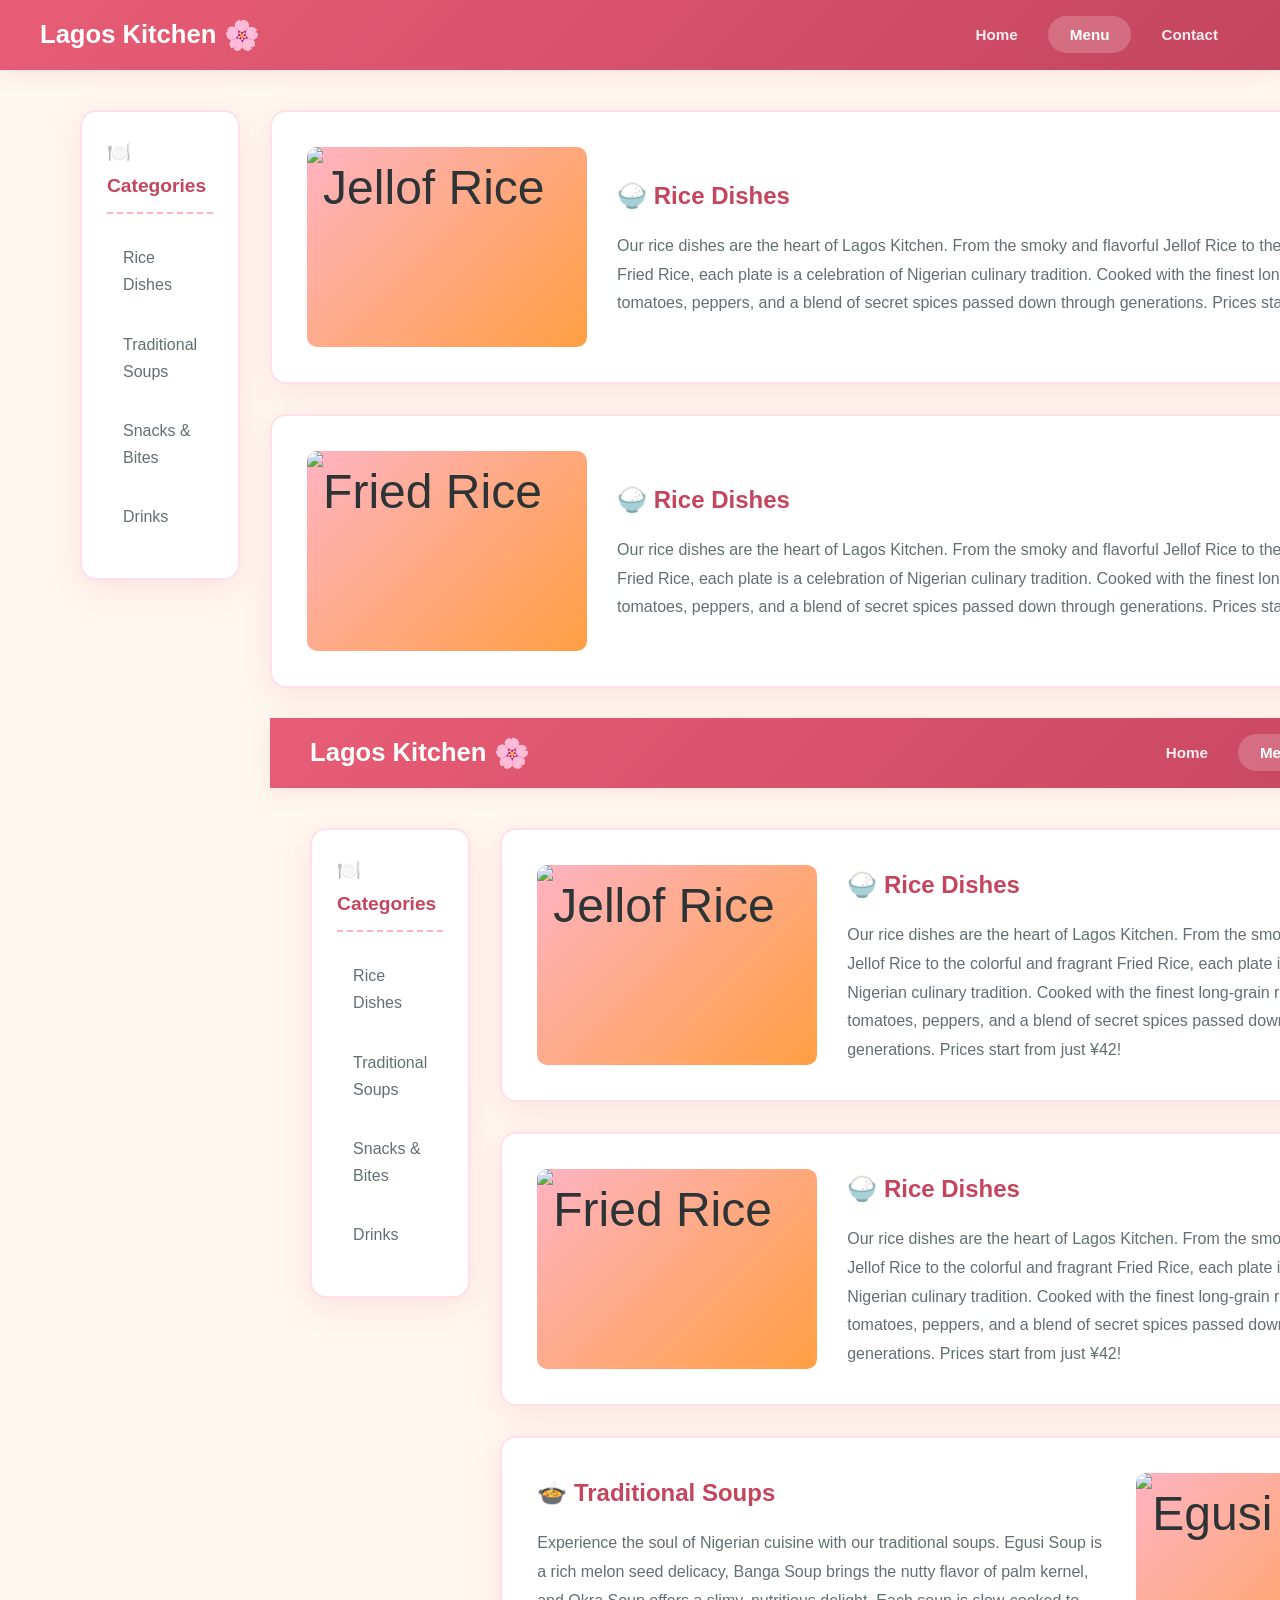
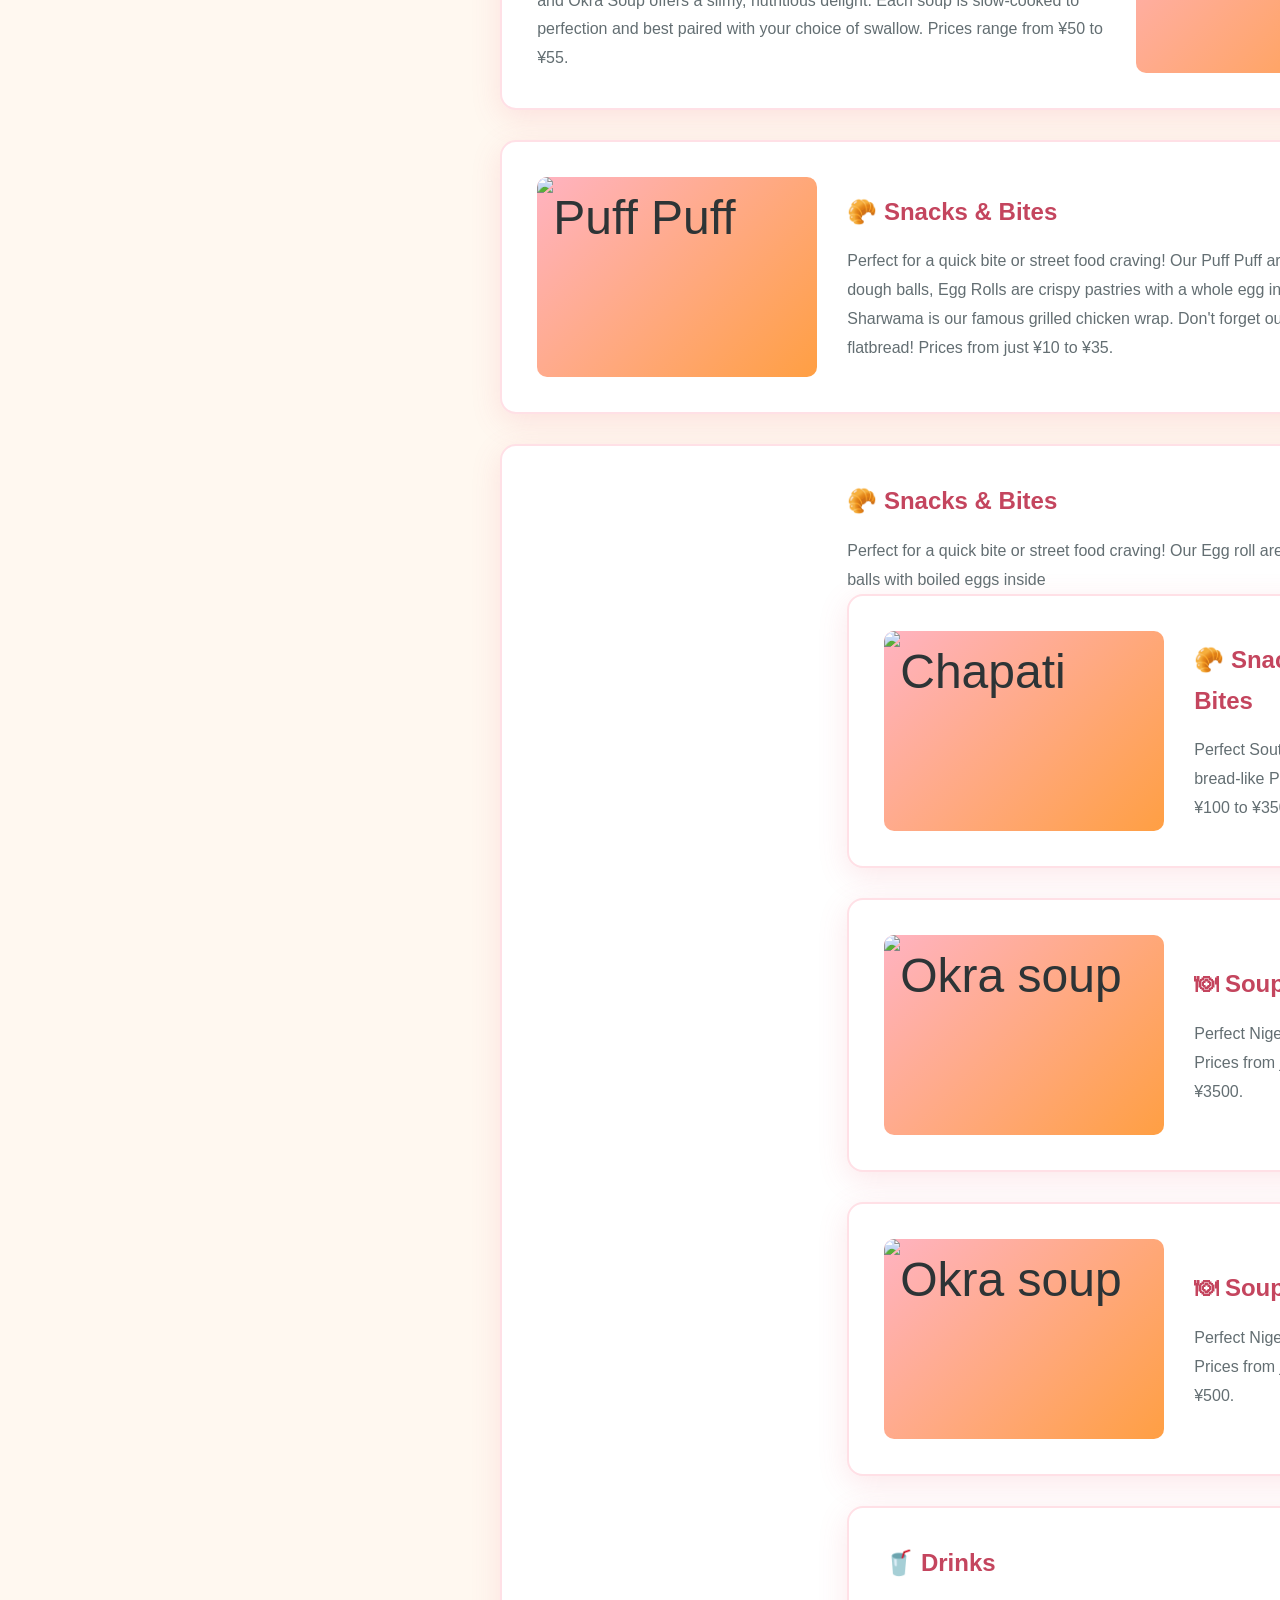
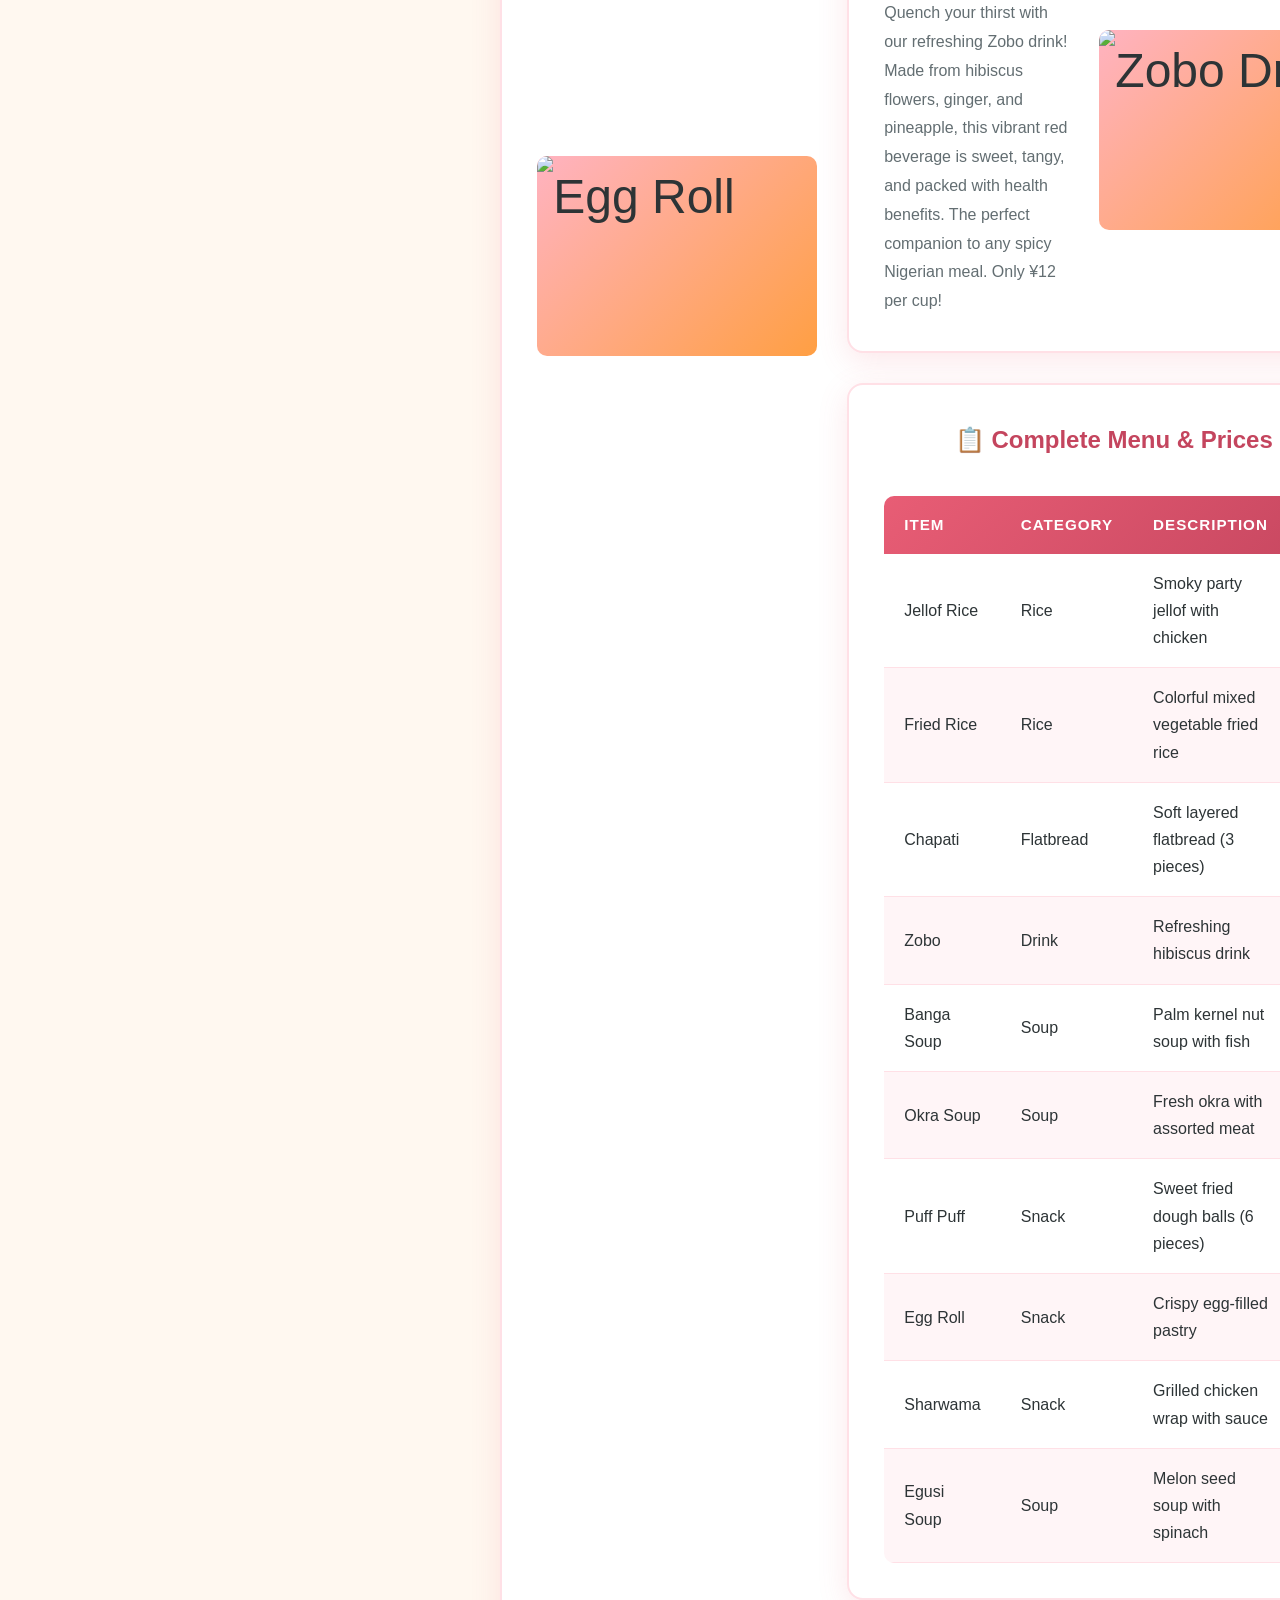
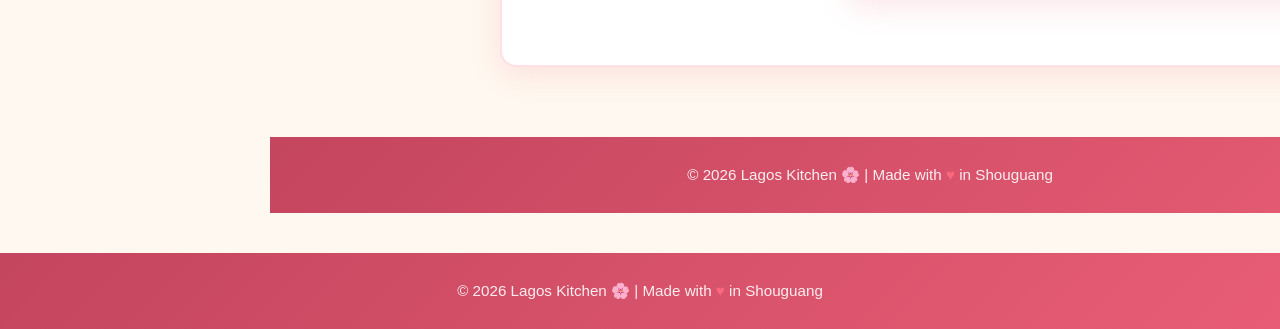
==== menu.html @ 5a9f36dd "Update menu.html" ====
<!DOCTYPE html>
<html lang="en">
<head>
    <meta charset="UTF-8">
    <meta name="viewport" content="width=device-width, initial-scale=1.0">
    <title>Lagos Kitchen 🌸 | Menu</title>
    <link rel="stylesheet" href="style.css">
</head>
<body>

    <nav class="navbar">
        <div class="nav-container">
            <a href="index.html" class="logo">Lagos Kitchen <span>🌸</span></a>
            <ul class="nav-links">
                <li><a href="index.html">Home</a></li>
                <li><a href="menu.html" class="active">Menu</a></li>
                <li><a href="contact.html">Contact</a></li>
            </ul>
        </div>
    </nav>

    <div class="menu-layout">
        <aside class="sidebar">
            <h3>🍽️ Categories</h3>
            <ul>
                <li><a href="#rice">Rice Dishes</a></li>
                <li><a href="#soups">Traditional Soups</a></li>
                <li><a href="#snacks">Snacks & Bites</a></li>
                <li><a href="#drinks">Drinks</a></li>
            </ul>
        </aside>

        <main class="main-content">
            <div class="content-block" id="rice">
                <div class="mixed-layout">
                    <div class="image-box"><img src="images/jollof rice.jpg" alt="Jellof Rice"></div>
                    <div class="text">
                        <h2>🍚 Rice Dishes</h2>
                        <p>Our rice dishes are the heart of Lagos Kitchen. From the smoky and flavorful Jellof Rice to the colorful and fragrant Fried Rice, each plate is a celebration of Nigerian culinary tradition. Cooked with the finest long-grain rice, fresh tomatoes, peppers, and a blend of secret spices passed down through generations. Prices start from just ¥42!</p>
                    </div>
                </div>
            </div>

            <div class="content-block" id="rice">
                <div class="mixed-layout">
                    <div class="image-box"><img src="images/fried rice.jpg" alt="Fried Rice"></div>
                    <div class="text">
                        <h2>🍚 Rice Dishes</h2>
                        <p>Our rice dishes are the heart of Lagos Kitchen. From the smoky and flavorful Jellof Rice to the colorful and fragrant Fried Rice, each plate is a celebration of Nigerian culinary tradition. Cooked with the finest long-grain rice, fresh tomatoes, peppers, and a blend of secret spices passed down through generations. Prices start from just ¥42!</p>
                    </div>
                </div>
            </div>

            <!DOCTYPE html>
<html lang="en">
<head>
    <meta charset="UTF-8">
    <meta name="viewport" content="width=device-width, initial-scale=1.0">
    <title>Lagos Kitchen 🌸 | Menu</title>
    <link rel="stylesheet" href="style.css">
</head>
<body>

    <nav class="navbar">
        <div class="nav-container">
            <a href="index.html" class="logo">Lagos Kitchen <span>🌸</span></a>
            <ul class="nav-links">
                <li><a href="index.html">Home</a></li>
                <li><a href="menu.html" class="active">Menu</a></li>
                <li><a href="contact.html">Contact</a></li>
            </ul>
        </div>
    </nav>

    <div class="menu-layout">
        <aside class="sidebar">
            <h3>🍽️ Categories</h3>
            <ul>
                <li><a href="#rice">Rice Dishes</a></li>
                <li><a href="#soups">Traditional Soups</a></li>
                <li><a href="#snacks">Snacks & Bites</a></li>
                <li><a href="#drinks">Drinks</a></li>
            </ul>
        </aside>

        <main class="main-content">
            <div class="content-block" id="rice">
                <div class="mixed-layout">
                    <div class="image-box"><img src="images/jollof rice.jpg" alt="Jellof Rice"></div>
                    <div class="text">
                        <h2>🍚 Rice Dishes</h2>
                        <p>Our rice dishes are the heart of Lagos Kitchen. From the smoky and flavorful Jellof Rice to the colorful and fragrant Fried Rice, each plate is a celebration of Nigerian culinary tradition. Cooked with the finest long-grain rice, fresh tomatoes, peppers, and a blend of secret spices passed down through generations. Prices start from just ¥42!</p>
                    </div>
                </div>
            </div>

            <div class="content-block" id="rice">
                <div class="mixed-layout">
                    <div class="image-box"><img src="images/fried rice.jpg" alt="Fried Rice"></div>
                    <div class="text">
                        <h2>🍚 Rice Dishes</h2>
                        <p>Our rice dishes are the heart of Lagos Kitchen. From the smoky and flavorful Jellof Rice to the colorful and fragrant Fried Rice, each plate is a celebration of Nigerian culinary tradition. Cooked with the finest long-grain rice, fresh tomatoes, peppers, and a blend of secret spices passed down through generations. Prices start from just ¥42!</p>
                    </div>
                </div>
            </div>

            <div class="content-block" id="soups">
                <div class="mixed-layout reverse">
                    <div class="image-box"><img src="images/egusi.jpg" alt="Egusi Soup"></div>
                    <div class="text">
                        <h2>🍲 Traditional Soups</h2>
                        <p>Experience the soul of Nigerian cuisine with our traditional soups. Egusi Soup is a rich melon seed delicacy, Banga Soup brings the nutty flavor of palm kernel, and Okra Soup offers a slimy, nutritious delight. Each soup is slow-cooked to perfection and best paired with your choice of swallow. Prices range from ¥50 to ¥55.</p>
                    </div>
                </div>
            </div>

            <div class="content-block" id="snacks">
                <div class="mixed-layout">
                    <div class="image-box"><img src="images/puffpuff.jpg" alt="Puff Puff"></div>
                    <div class="text">
                        <h2>🥐 Snacks & Bites</h2>
                        <p>Perfect for a quick bite or street food craving! Our Puff Puff are sweet fried dough balls, Egg Rolls are crispy pastries with a whole egg inside, and Sharwama is our famous grilled chicken wrap. Don't forget our soft Chapati flatbread! Prices from just ¥10 to ¥35.</p>
                    </div>
                </div>
            </div>

            <div class="content-block" id="snacks">
                <div class="mixed-layout">
                    <div class="image-box"><img src="images/2Q==(2).jpg" alt="Egg Roll"></div>
                    <div class="text">
                        <h2>🥐 Snacks & Bites</h2>
                        <p>Perfect for a quick bite or street food craving! Our Egg roll are sweet fried dough balls with boiled eggs inside

            <div class="content-block" id="snacks">
                <div class="mixed-layout">
                    <div class="image-box"><img scr="images/chapati.jpg" alt="Chapati"></div>
                    <div clads="text">
                        <h2>🥐 Snacks & Bites</h2>
                        <p>Perfect South African bread-like Prices from just ¥100 to ¥350.</p>
                    </div>
                </div>
            </div>    
            
            <div class="content-block" id="soups">
                <div class="mixed-layout">
                    <div class="image-box"><img src="images/Okra soup.jpg" alt="Okra soup"></div>
                    <div class="text">
                        <h2>🍽 Soup </h2>
                        <p>Perfect Nigerian dish! ,  Prices from just ¥1000 to ¥3500.</p>
                    </div>
                </div>
            </div>

               <div class="content-block" id="soups">
                <div class="mixed-layout">
                    <div class="image-box"><img src="images/banga soup soup.jpg" alt="Okra soup"></div>
                    <div class="text">
                        <h2>🍽 Soup </h2>
                        <p>Perfect Nigerian dish! ,  Prices from just ¥400 to ¥500.</p>
                    </div>
                </div>
               </div>         
            <div class="content-block" id="drinks">
                <div class="mixed-layout reverse">
                    <div class="image-box"><img src="images/zobo.jpg" alt="Zobo Drink"></div>
                    <div class="text">
                        <h2>🥤 Drinks</h2>
                        <p>Quench your thirst with our refreshing Zobo drink! Made from hibiscus flowers, ginger, and pineapple, this vibrant red beverage is sweet, tangy, and packed with health benefits. The perfect companion to any spicy Nigerian meal. Only ¥12 per cup!</p>
                    </div>
                </div>
            </div>

            <div class="content-block">
                <h2 style="color: #c4455e; margin-bottom: 20px; text-align: center;">📋 Complete Menu & Prices (¥)</h2>
                <div class="table-wrapper">
                    <table>
                        <thead>
                            <tr><th>Item</th><th>Category</th><th>Description</th><th>Price</th></tr>
                        </thead>
                        <tbody>
                            <tr><td>Jellof Rice</td><td>Rice</td><td>Smoky party jellof with chicken</td><td>¥45</td></tr>
                            <tr><td>Fried Rice</td><td>Rice</td><td>Colorful mixed vegetable fried rice</td><td>¥42</td></tr>
                            <tr><td>Chapati</td><td>Flatbread</td><td>Soft layered flatbread (3 pieces)</td><td>¥18</td></tr>
                            <tr><td>Zobo</td><td>Drink</td><td>Refreshing hibiscus drink</td><td>¥12</td></tr>
                            <tr><td>Banga Soup</td><td>Soup</td><td>Palm kernel nut soup with fish</td><td>¥55</td></tr>
                            <tr><td>Okra Soup</td><td>Soup</td><td>Fresh okra with assorted meat</td><td>¥50</td></tr>
                            <tr><td>Puff Puff</td><td>Snack</td><td>Sweet fried dough balls (6 pieces)</td><td>¥15</td></tr>
                            <tr><td>Egg Roll</td><td>Snack</td><td>Crispy egg-filled pastry</td><td>¥10</td></tr>
                            <tr><td>Sharwama</td><td>Snack</td><td>Grilled chicken wrap with sauce</td><td>¥35</td></tr>
                            <tr><td>Egusi Soup</td><td>Soup</td><td>Melon seed soup with spinach</td><td>¥55</td></tr>
                        </tbody>
                    </table>
                </div>
            </div>
        </main>
    </div>

    <footer class="footer">
        <p>© 2026 Lagos Kitchen 🌸 | Made with <span class="heart">♥</span> in Shouguang</p>
    </footer>

        </main>
    </div>

    <footer class="footer">
        <p>© 2026 Lagos Kitchen 🌸 | Made with <span class="heart">♥</span> in Shouguang</p>
    </footer>

</body>
            </html>
---- style.css ----
:root {
    --primary: #e85d75;
    --primary-light: #ffb3c1;
    --primary-dark: #c4455e;
    --secondary: #ff9f43;
    --accent: #6c5ce7;
    --bg-cream: #fff8f0;
    --bg-white: #ffffff;
    --text-dark: #2d3436;
    --text-muted: #636e72;
    --border: #ffe0e6;
    --shadow: rgba(232, 93, 117, 0.15);
    --radius: 16px;
    --radius-sm: 10px;
    --transition: all 0.3s ease;
}

* {
    margin: 0;
    padding: 0;
    box-sizing: border-box;
}

body {
    font-family: 'Segoe UI', Tahoma, Geneva, Verdana, sans-serif;
    background-color: var(--bg-cream);
    color: var(--text-dark);
    line-height: 1.7;
    min-height: 100vh;
    display: flex;
    flex-direction: column;
}

a {
    text-decoration: none;
    color: inherit;
    transition: var(--transition);
}

img {
    max-width: 100%;
    display: block;
    border-radius: var(--radius-sm);
}

/* Navigation */
.navbar {
    background: linear-gradient(135deg, var(--primary) 0%, var(--primary-dark) 100%);
    padding: 0 40px;
    box-shadow: 0 4px 20px var(--shadow);
    position: sticky;
    top: 0;
    z-index: 1000;
}

.nav-container {
    max-width: 1200px;
    margin: 0 auto;
    display: flex;
    justify-content: space-between;
    align-items: center;
    height: 70px;
}

.logo {
    font-size: 1.6rem;
    font-weight: 800;
    color: #fff;
    display: flex;
    align-items: center;
    gap: 8px;
}

.logo span {
    font-size: 1.8rem;
}

.nav-links {
    display: flex;
    list-style: none;
    gap: 8px;
}

.nav-links a {
    color: rgba(255,255,255,0.9);
    font-weight: 600;
    padding: 10px 22px;
    border-radius: 50px;
    font-size: 0.95rem;
    transition: var(--transition);
}

.nav-links a:hover,
.nav-links a.active {
    background: rgba(255,255,255,0.2);
    color: #fff;
    transform: translateY(-2px);
}

/* Hero */
.hero {
    background: linear-gradient(135deg, var(--primary-light) 0%, var(--primary) 100%);
    padding: 100px 40px;
    text-align: center;
    color: #fff;
    position: relative;
    overflow: hidden;
}

.hero::before {
    content: "";
    position: absolute;
    top: -50%;
    left: -50%;
    width: 200%;
    height: 200%;
    background: radial-gradient(circle, rgba(255,255,255,0.1) 1px, transparent 1px);
    background-size: 30px 30px;
    opacity: 0.5;
}

.hero-content {
    position: relative;
    z-index: 1;
    max-width: 800px;
    margin: 0 auto;
}

.hero h1 {
    font-size: 3.2rem;
    font-weight: 800;
    margin-bottom: 15px;
    text-shadow: 2px 2px 10px rgba(0,0,0,0.15);
}

.hero p {
    font-size: 1.3rem;
    margin-bottom: 35px;
    opacity: 0.95;
}

.btn {
    display: inline-block;
    padding: 14px 40px;
    border-radius: 50px;
    font-weight: 700;
    font-size: 1rem;
    cursor: pointer;
    border: none;
    transition: var(--transition);
    text-transform: uppercase;
    letter-spacing: 1px;
}

.btn-primary {
    background: #fff;
    color: var(--primary);
    box-shadow: 0 8px 25px rgba(0,0,0,0.15);
}

.btn-primary:hover {
    transform: translateY(-4px) scale(1.05);
    box-shadow: 0 12px 35px rgba(0,0,0,0.2);
}

.btn-submit {
    background: linear-gradient(135deg, var(--primary), var(--primary-dark));
    color: #fff;
    box-shadow: 0 6px 20px var(--shadow);
}

.btn-submit:hover {
    transform: translateY(-3px);
    box-shadow: 0 10px 30px var(--shadow);
}

/* Cards */
.section {
    padding: 80px 40px;
    max-width: 1200px;
    margin: 0 auto;
    width: 100%;
}

.section-title {
    text-align: center;
    font-size: 2.2rem;
    color: var(--primary-dark);
    margin-bottom: 50px;
    position: relative;
}

.section-title::after {
    content: "🌸";
    display: block;
    font-size: 1.5rem;
    margin-top: 10px;
}

.cards-grid {
    display: grid;
    grid-template-columns: repeat(auto-fit, minmax(280px, 1fr));
    gap: 35px;
}

.card {
    background: var(--bg-white);
    border-radius: var(--radius);
    overflow: hidden;
    box-shadow: 0 8px 30px var(--shadow);
    transition: var(--transition);
    border: 2px solid var(--border);
}

.card:hover {
    transform: translateY(-10px);
    box-shadow: 0 15px 45px var(--shadow);
}

.card-img {
    height: 200px;
    background: linear-gradient(135deg, var(--primary-light), var(--primary));
    display: flex;
    align-items: center;
    justify-content: center;
    font-size: 3rem;
    color: #fff;
    position: relative;
    overflow: hidden;
}

.card-img img {
    width: 100%;
    height: 100%;
    object-fit: cover;
    border-radius: 0;
}

.card-body {
    padding: 25px;
}

.card-body h3 {
    font-size: 1.3rem;
    color: var(--primary-dark);
    margin-bottom: 10px;
}

.card-body p {
    color: var(--text-muted);
    font-size: 0.95rem;
}

/* Menu Layout */
.menu-layout {
    display: flex;
    gap: 30px;
    max-width: 1200px;
    margin: 0 auto;
    padding: 40px;
    flex: 1;
}

.sidebar {
    width: 220px;
    background: var(--bg-white);
    border-radius: var(--radius);
    padding: 25px;
    box-shadow: 0 8px 30px var(--shadow);
    border: 2px solid var(--border);
    height: fit-content;
    position: sticky;
    top: 90px;
}

.sidebar h3 {
    color: var(--primary-dark);
    margin-bottom: 20px;
    font-size: 1.2rem;
    padding-bottom: 10px;
    border-bottom: 2px dashed var(--primary-light);
}

.sidebar ul {
    list-style: none;
}

.sidebar li {
    margin-bottom: 12px;
}

.sidebar a {
    display: block;
    padding: 10px 16px;
    border-radius: var(--radius-sm);
    color: var(--text-muted);
    font-weight: 500;
    transition: var(--transition);
}

.sidebar a:hover {
    background: var(--primary-light);
    color: var(--primary-dark);
    transform: translateX(5px);
}

.main-content {
    flex: 1;
}

.content-block {
    background: var(--bg-white);
    border-radius: var(--radius);
    padding: 35px;
    margin-bottom: 30px;
    box-shadow: 0 8px 30px var(--shadow);
    border: 2px solid var(--border);
}

.mixed-layout {
    display: flex;
    align-items: center;
    gap: 30px;
}

.mixed-layout.reverse {
    flex-direction: row-reverse;
}

.mixed-layout .text {
    flex: 1;
}

.mixed-layout .text h2 {
    color: var(--primary-dark);
    margin-bottom: 15px;
    font-size: 1.5rem;
}

.mixed-layout .text p {
    color: var(--text-muted);
    line-height: 1.8;
}

.mixed-layout .image-box {
    width: 280px;
    height: 200px;
    background: linear-gradient(135deg, var(--primary-light), var(--secondary));
    border-radius: var(--radius-sm);
    display: flex;
    align-items: center;
    justify-content: center;
    font-size: 3rem;
    flex-shrink: 0;
    overflow: hidden;
}

.mixed-layout .image-box img {
    width: 100%;
    height: 100%;
    object-fit: cover;
    border-radius: var(--radius-sm);
}

/* Table */
.table-wrapper {
    overflow-x: auto;
}

table {
    width: 100%;
    border-collapse: collapse;
    margin-top: 15px;
    border-radius: var(--radius-sm);
    overflow: hidden;
}

thead {
    background: linear-gradient(135deg, var(--primary), var(--primary-dark));
    color: #fff;
}

th, td {
    padding: 16px 20px;
    text-align: left;
}

th {
    font-weight: 700;
    font-size: 0.95rem;
    text-transform: uppercase;
    letter-spacing: 1px;
}

tbody tr {
    border-bottom: 1px solid var(--border);
    transition: var(--transition);
}

tbody tr:nth-child(even) {
    background: #fff5f7;
}

tbody tr:hover {
    background: var(--primary-light);
}

tbody td {
    color: var(--text-dark);
    font-weight: 500;
}

tbody td:last-child {
    color: var(--primary-dark);
    font-weight: 700;
    font-size: 1.1rem;
}

/* Contact */
.contact-section {
    max-width: 800px;
    margin: 0 auto;
    padding: 60px 40px;
    flex: 1;
}

.form-card {
    background: var(--bg-white);
    border-radius: var(--radius);
    padding: 45px;
    box-shadow: 0 10px 40px var(--shadow);
    border: 2px solid var(--border);
    margin-bottom: 40px;
}

.form-card h2 {
    text-align: center;
    color: var(--primary-dark);
    margin-bottom: 35px;
    font-size: 1.8rem;
}

.form-group {
    margin-bottom: 24px;
}

.form-group label {
    display: block;
    margin-bottom: 8px;
    font-weight: 600;
    color: var(--text-dark);
    font-size: 0.95rem;
}

.form-group input[type="text"],
.form-group input[type="email"],
.form-group select,
.form-group textarea {
    width: 100%;
    padding: 14px 18px;
    border: 2px solid var(--border);
    border-radius: var(--radius-sm);
    font-size: 1rem;
    font-family: inherit;
    transition: var(--transition);
    background: var(--bg-cream);
    color: var(--text-dark);
}

.form-group input:focus,
.form-group select:focus,
.form-group textarea:focus {
    outline: none;
    border-color: var(--primary);
    box-shadow: 0 0 0 4px var(--shadow);
    background: #fff;
}

.form-group textarea {
    resize: vertical;
    min-height: 120px;
}

.radio-group,
.checkbox-group {
    display: flex;
    gap: 25px;
    flex-wrap: wrap;
    padding: 5px 0;
}

.radio-group label,
.checkbox-group label {
    display: flex;
    align-items: center;
    gap: 8px;
    font-weight: 500;
    cursor: pointer;
    color: var(--text-muted);
}

.radio-group input,
.checkbox-group input {
    width: 18px;
    height: 18px;
    accent-color: var(--primary);
    cursor: pointer;
}

.info-card {
    background: linear-gradient(135deg, var(--primary-light) 0%, #fff 100%);
    border-radius: var(--radius);
    padding: 35px;
    border: 2px solid var(--border);
    box-shadow: 0 8px 30px var(--shadow);
}

.info-card h3 {
    color: var(--primary-dark);
    margin-bottom: 20px;
    display: flex;
    align-items: center;
    gap: 10px;
    font-size: 1.3rem;
}

.info-card p {
    color: var(--text-muted);
    margin-bottom: 12px;
    padding-left: 32px;
    font-size: 0.95rem;
}

.info-card p strong {
    color: var(--text-dark);
}

/* Footer */
.footer {
    background: linear-gradient(135deg, var(--primary-dark) 0%, var(--primary) 100%);
    color: #fff;
    text-align: center;
    padding: 25px 40px;
    margin-top: auto;
}

.footer p {
    font-size: 0.95rem;
    opacity: 0.9;
}

.footer .heart {
    color: #ff6b81;
    animation: heartbeat 1.5s infinite;
    display: inline-block;
}

@keyframes heartbeat {
    0%, 100% { transform: scale(1); }
    50% { transform: scale(1.2); }
}

/* Responsive */
@media (max-width: 768px) {
    .nav-container {
        flex-direction: column;
        height: auto;
        padding: 15px 0;
    }
    
    .nav-links {
        margin-top: 10px;
    }
    
    .hero h1 {
        font-size: 2rem;
    }
    
    .menu-layout {
        flex-direction: column;
        padding: 20px;
    }
    
    .sidebar {
        width: 100%;
        position: static;
    }
    
    .mixed-layout,
    .mixed-layout.reverse {
        flex-direction: column;
    }
    
    .mixed-layout .image-box {
        width: 100%;
    }
    
    .contact-section {
        padding: 30px 20px;
    }
    
    .form-card {
        padding: 25px;
    }
}
---- style.css ----
:root {
    --primary: #e85d75;
    --primary-light: #ffb3c1;
    --primary-dark: #c4455e;
    --secondary: #ff9f43;
    --accent: #6c5ce7;
    --bg-cream: #fff8f0;
    --bg-white: #ffffff;
    --text-dark: #2d3436;
    --text-muted: #636e72;
    --border: #ffe0e6;
    --shadow: rgba(232, 93, 117, 0.15);
    --radius: 16px;
    --radius-sm: 10px;
    --transition: all 0.3s ease;
}

* {
    margin: 0;
    padding: 0;
    box-sizing: border-box;
}

body {
    font-family: 'Segoe UI', Tahoma, Geneva, Verdana, sans-serif;
    background-color: var(--bg-cream);
    color: var(--text-dark);
    line-height: 1.7;
    min-height: 100vh;
    display: flex;
    flex-direction: column;
}

a {
    text-decoration: none;
    color: inherit;
    transition: var(--transition);
}

img {
    max-width: 100%;
    display: block;
    border-radius: var(--radius-sm);
}

/* Navigation */
.navbar {
    background: linear-gradient(135deg, var(--primary) 0%, var(--primary-dark) 100%);
    padding: 0 40px;
    box-shadow: 0 4px 20px var(--shadow);
    position: sticky;
    top: 0;
    z-index: 1000;
}

.nav-container {
    max-width: 1200px;
    margin: 0 auto;
    display: flex;
    justify-content: space-between;
    align-items: center;
    height: 70px;
}

.logo {
    font-size: 1.6rem;
    font-weight: 800;
    color: #fff;
    display: flex;
    align-items: center;
    gap: 8px;
}

.logo span {
    font-size: 1.8rem;
}

.nav-links {
    display: flex;
    list-style: none;
    gap: 8px;
}

.nav-links a {
    color: rgba(255,255,255,0.9);
    font-weight: 600;
    padding: 10px 22px;
    border-radius: 50px;
    font-size: 0.95rem;
    transition: var(--transition);
}

.nav-links a:hover,
.nav-links a.active {
    background: rgba(255,255,255,0.2);
    color: #fff;
    transform: translateY(-2px);
}

/* Hero */
.hero {
    background: linear-gradient(135deg, var(--primary-light) 0%, var(--primary) 100%);
    padding: 100px 40px;
    text-align: center;
    color: #fff;
    position: relative;
    overflow: hidden;
}

.hero::before {
    content: "";
    position: absolute;
    top: -50%;
    left: -50%;
    width: 200%;
    height: 200%;
    background: radial-gradient(circle, rgba(255,255,255,0.1) 1px, transparent 1px);
    background-size: 30px 30px;
    opacity: 0.5;
}

.hero-content {
    position: relative;
    z-index: 1;
    max-width: 800px;
    margin: 0 auto;
}

.hero h1 {
    font-size: 3.2rem;
    font-weight: 800;
    margin-bottom: 15px;
    text-shadow: 2px 2px 10px rgba(0,0,0,0.15);
}

.hero p {
    font-size: 1.3rem;
    margin-bottom: 35px;
    opacity: 0.95;
}

.btn {
    display: inline-block;
    padding: 14px 40px;
    border-radius: 50px;
    font-weight: 700;
    font-size: 1rem;
    cursor: pointer;
    border: none;
    transition: var(--transition);
    text-transform: uppercase;
    letter-spacing: 1px;
}

.btn-primary {
    background: #fff;
    color: var(--primary);
    box-shadow: 0 8px 25px rgba(0,0,0,0.15);
}

.btn-primary:hover {
    transform: translateY(-4px) scale(1.05);
    box-shadow: 0 12px 35px rgba(0,0,0,0.2);
}

.btn-submit {
    background: linear-gradient(135deg, var(--primary), var(--primary-dark));
    color: #fff;
    box-shadow: 0 6px 20px var(--shadow);
}

.btn-submit:hover {
    transform: translateY(-3px);
    box-shadow: 0 10px 30px var(--shadow);
}

/* Cards */
.section {
    padding: 80px 40px;
    max-width: 1200px;
    margin: 0 auto;
    width: 100%;
}

.section-title {
    text-align: center;
    font-size: 2.2rem;
    color: var(--primary-dark);
    margin-bottom: 50px;
    position: relative;
}

.section-title::after {
    content: "🌸";
    display: block;
    font-size: 1.5rem;
    margin-top: 10px;
}

.cards-grid {
    display: grid;
    grid-template-columns: repeat(auto-fit, minmax(280px, 1fr));
    gap: 35px;
}

.card {
    background: var(--bg-white);
    border-radius: var(--radius);
    overflow: hidden;
    box-shadow: 0 8px 30px var(--shadow);
    transition: var(--transition);
    border: 2px solid var(--border);
}

.card:hover {
    transform: translateY(-10px);
    box-shadow: 0 15px 45px var(--shadow);
}

.card-img {
    height: 200px;
    background: linear-gradient(135deg, var(--primary-light), var(--primary));
    display: flex;
    align-items: center;
    justify-content: center;
    font-size: 3rem;
    color: #fff;
    position: relative;
    overflow: hidden;
}

.card-img img {
    width: 100%;
    height: 100%;
    object-fit: cover;
    border-radius: 0;
}

.card-body {
    padding: 25px;
}

.card-body h3 {
    font-size: 1.3rem;
    color: var(--primary-dark);
    margin-bottom: 10px;
}

.card-body p {
    color: var(--text-muted);
    font-size: 0.95rem;
}

/* Menu Layout */
.menu-layout {
    display: flex;
    gap: 30px;
    max-width: 1200px;
    margin: 0 auto;
    padding: 40px;
    flex: 1;
}

.sidebar {
    width: 220px;
    background: var(--bg-white);
    border-radius: var(--radius);
    padding: 25px;
    box-shadow: 0 8px 30px var(--shadow);
    border: 2px solid var(--border);
    height: fit-content;
    position: sticky;
    top: 90px;
}

.sidebar h3 {
    color: var(--primary-dark);
    margin-bottom: 20px;
    font-size: 1.2rem;
    padding-bottom: 10px;
    border-bottom: 2px dashed var(--primary-light);
}

.sidebar ul {
    list-style: none;
}

.sidebar li {
    margin-bottom: 12px;
}

.sidebar a {
    display: block;
    padding: 10px 16px;
    border-radius: var(--radius-sm);
    color: var(--text-muted);
    font-weight: 500;
    transition: var(--transition);
}

.sidebar a:hover {
    background: var(--primary-light);
    color: var(--primary-dark);
    transform: translateX(5px);
}

.main-content {
    flex: 1;
}

.content-block {
    background: var(--bg-white);
    border-radius: var(--radius);
    padding: 35px;
    margin-bottom: 30px;
    box-shadow: 0 8px 30px var(--shadow);
    border: 2px solid var(--border);
}

.mixed-layout {
    display: flex;
    align-items: center;
    gap: 30px;
}

.mixed-layout.reverse {
    flex-direction: row-reverse;
}

.mixed-layout .text {
    flex: 1;
}

.mixed-layout .text h2 {
    color: var(--primary-dark);
    margin-bottom: 15px;
    font-size: 1.5rem;
}

.mixed-layout .text p {
    color: var(--text-muted);
    line-height: 1.8;
}

.mixed-layout .image-box {
    width: 280px;
    height: 200px;
    background: linear-gradient(135deg, var(--primary-light), var(--secondary));
    border-radius: var(--radius-sm);
    display: flex;
    align-items: center;
    justify-content: center;
    font-size: 3rem;
    flex-shrink: 0;
    overflow: hidden;
}

.mixed-layout .image-box img {
    width: 100%;
    height: 100%;
    object-fit: cover;
    border-radius: var(--radius-sm);
}

/* Table */
.table-wrapper {
    overflow-x: auto;
}

table {
    width: 100%;
    border-collapse: collapse;
    margin-top: 15px;
    border-radius: var(--radius-sm);
    overflow: hidden;
}

thead {
    background: linear-gradient(135deg, var(--primary), var(--primary-dark));
    color: #fff;
}

th, td {
    padding: 16px 20px;
    text-align: left;
}

th {
    font-weight: 700;
    font-size: 0.95rem;
    text-transform: uppercase;
    letter-spacing: 1px;
}

tbody tr {
    border-bottom: 1px solid var(--border);
    transition: var(--transition);
}

tbody tr:nth-child(even) {
    background: #fff5f7;
}

tbody tr:hover {
    background: var(--primary-light);
}

tbody td {
    color: var(--text-dark);
    font-weight: 500;
}

tbody td:last-child {
    color: var(--primary-dark);
    font-weight: 700;
    font-size: 1.1rem;
}

/* Contact */
.contact-section {
    max-width: 800px;
    margin: 0 auto;
    padding: 60px 40px;
    flex: 1;
}

.form-card {
    background: var(--bg-white);
    border-radius: var(--radius);
    padding: 45px;
    box-shadow: 0 10px 40px var(--shadow);
    border: 2px solid var(--border);
    margin-bottom: 40px;
}

.form-card h2 {
    text-align: center;
    color: var(--primary-dark);
    margin-bottom: 35px;
    font-size: 1.8rem;
}

.form-group {
    margin-bottom: 24px;
}

.form-group label {
    display: block;
    margin-bottom: 8px;
    font-weight: 600;
    color: var(--text-dark);
    font-size: 0.95rem;
}

.form-group input[type="text"],
.form-group input[type="email"],
.form-group select,
.form-group textarea {
    width: 100%;
    padding: 14px 18px;
    border: 2px solid var(--border);
    border-radius: var(--radius-sm);
    font-size: 1rem;
    font-family: inherit;
    transition: var(--transition);
    background: var(--bg-cream);
    color: var(--text-dark);
}

.form-group input:focus,
.form-group select:focus,
.form-group textarea:focus {
    outline: none;
    border-color: var(--primary);
    box-shadow: 0 0 0 4px var(--shadow);
    background: #fff;
}

.form-group textarea {
    resize: vertical;
    min-height: 120px;
}

.radio-group,
.checkbox-group {
    display: flex;
    gap: 25px;
    flex-wrap: wrap;
    padding: 5px 0;
}

.radio-group label,
.checkbox-group label {
    display: flex;
    align-items: center;
    gap: 8px;
    font-weight: 500;
    cursor: pointer;
    color: var(--text-muted);
}

.radio-group input,
.checkbox-group input {
    width: 18px;
    height: 18px;
    accent-color: var(--primary);
    cursor: pointer;
}

.info-card {
    background: linear-gradient(135deg, var(--primary-light) 0%, #fff 100%);
    border-radius: var(--radius);
    padding: 35px;
    border: 2px solid var(--border);
    box-shadow: 0 8px 30px var(--shadow);
}

.info-card h3 {
    color: var(--primary-dark);
    margin-bottom: 20px;
    display: flex;
    align-items: center;
    gap: 10px;
    font-size: 1.3rem;
}

.info-card p {
    color: var(--text-muted);
    margin-bottom: 12px;
    padding-left: 32px;
    font-size: 0.95rem;
}

.info-card p strong {
    color: var(--text-dark);
}

/* Footer */
.footer {
    background: linear-gradient(135deg, var(--primary-dark) 0%, var(--primary) 100%);
    color: #fff;
    text-align: center;
    padding: 25px 40px;
    margin-top: auto;
}

.footer p {
    font-size: 0.95rem;
    opacity: 0.9;
}

.footer .heart {
    color: #ff6b81;
    animation: heartbeat 1.5s infinite;
    display: inline-block;
}

@keyframes heartbeat {
    0%, 100% { transform: scale(1); }
    50% { transform: scale(1.2); }
}

/* Responsive */
@media (max-width: 768px) {
    .nav-container {
        flex-direction: column;
        height: auto;
        padding: 15px 0;
    }
    
    .nav-links {
        margin-top: 10px;
    }
    
    .hero h1 {
        font-size: 2rem;
    }
    
    .menu-layout {
        flex-direction: column;
        padding: 20px;
    }
    
    .sidebar {
        width: 100%;
        position: static;
    }
    
    .mixed-layout,
    .mixed-layout.reverse {
        flex-direction: column;
    }
    
    .mixed-layout .image-box {
        width: 100%;
    }
    
    .contact-section {
        padding: 30px 20px;
    }
    
    .form-card {
        padding: 25px;
    }
}
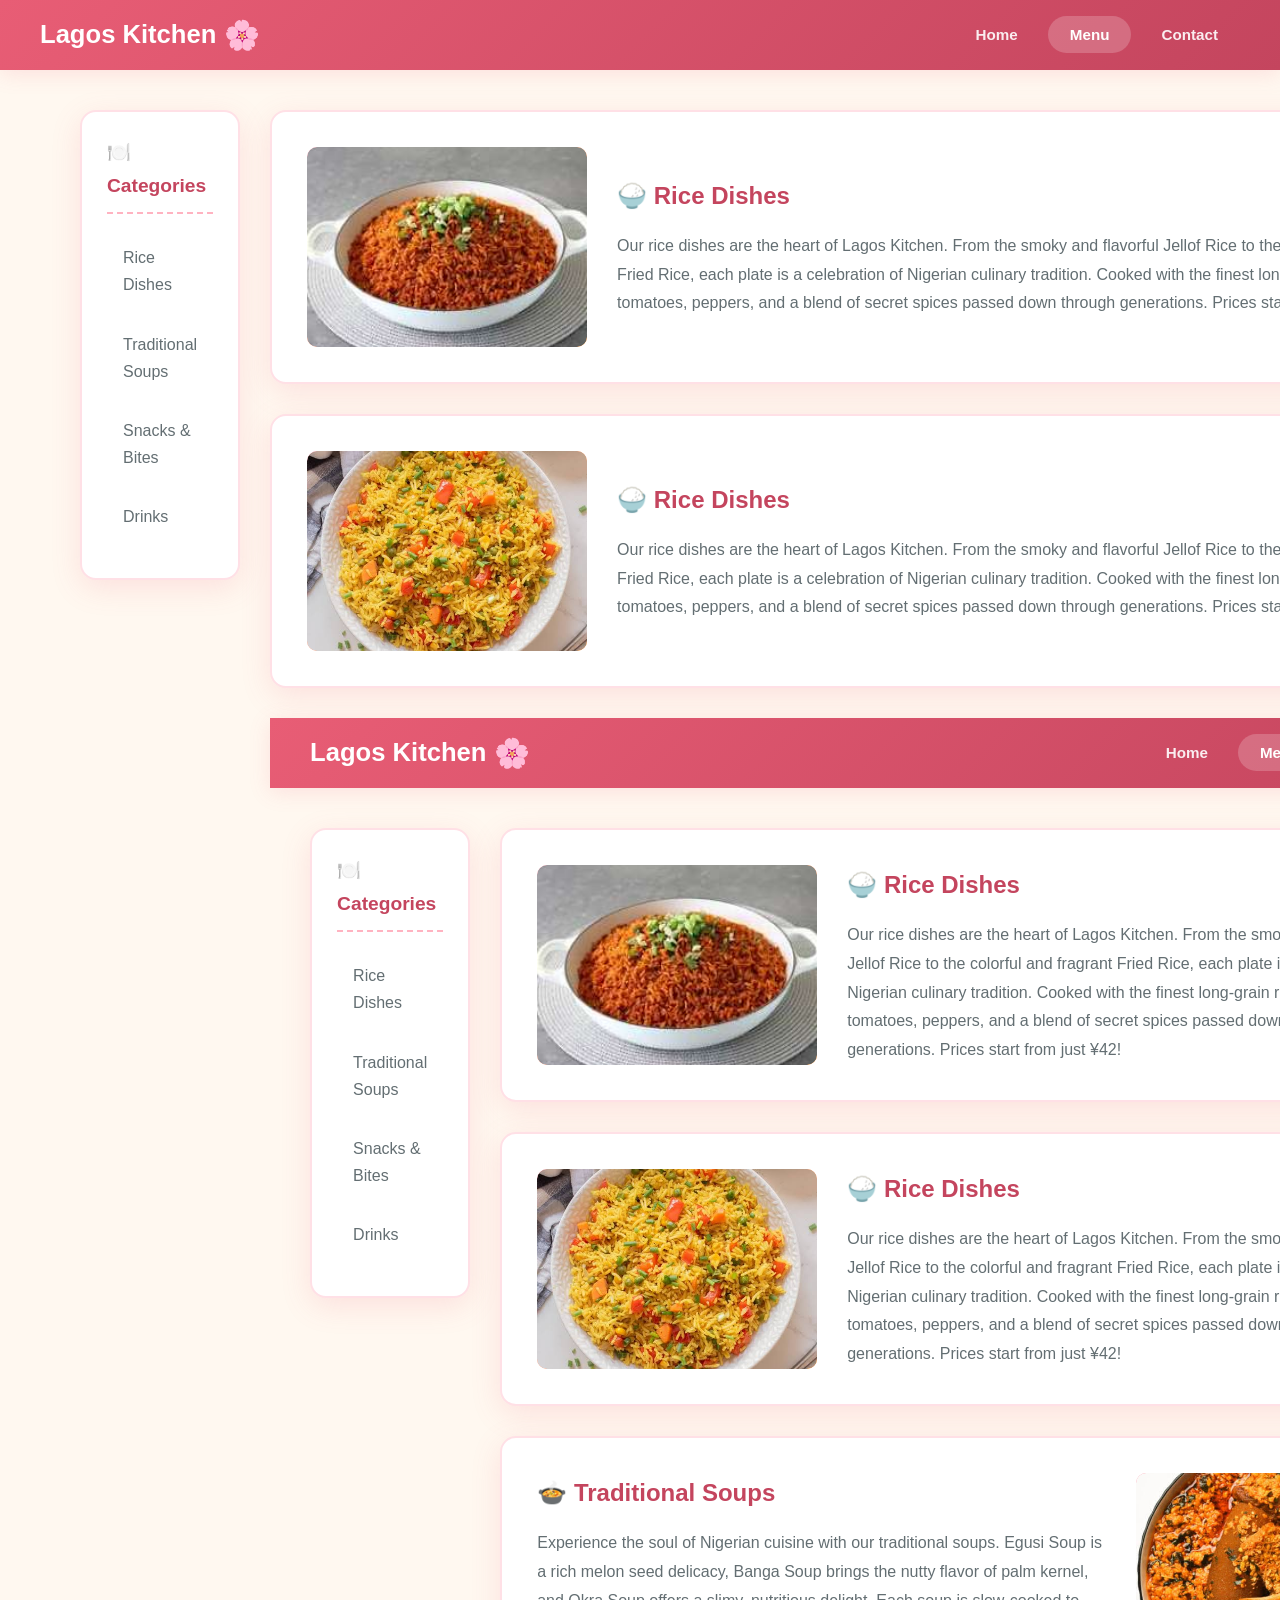
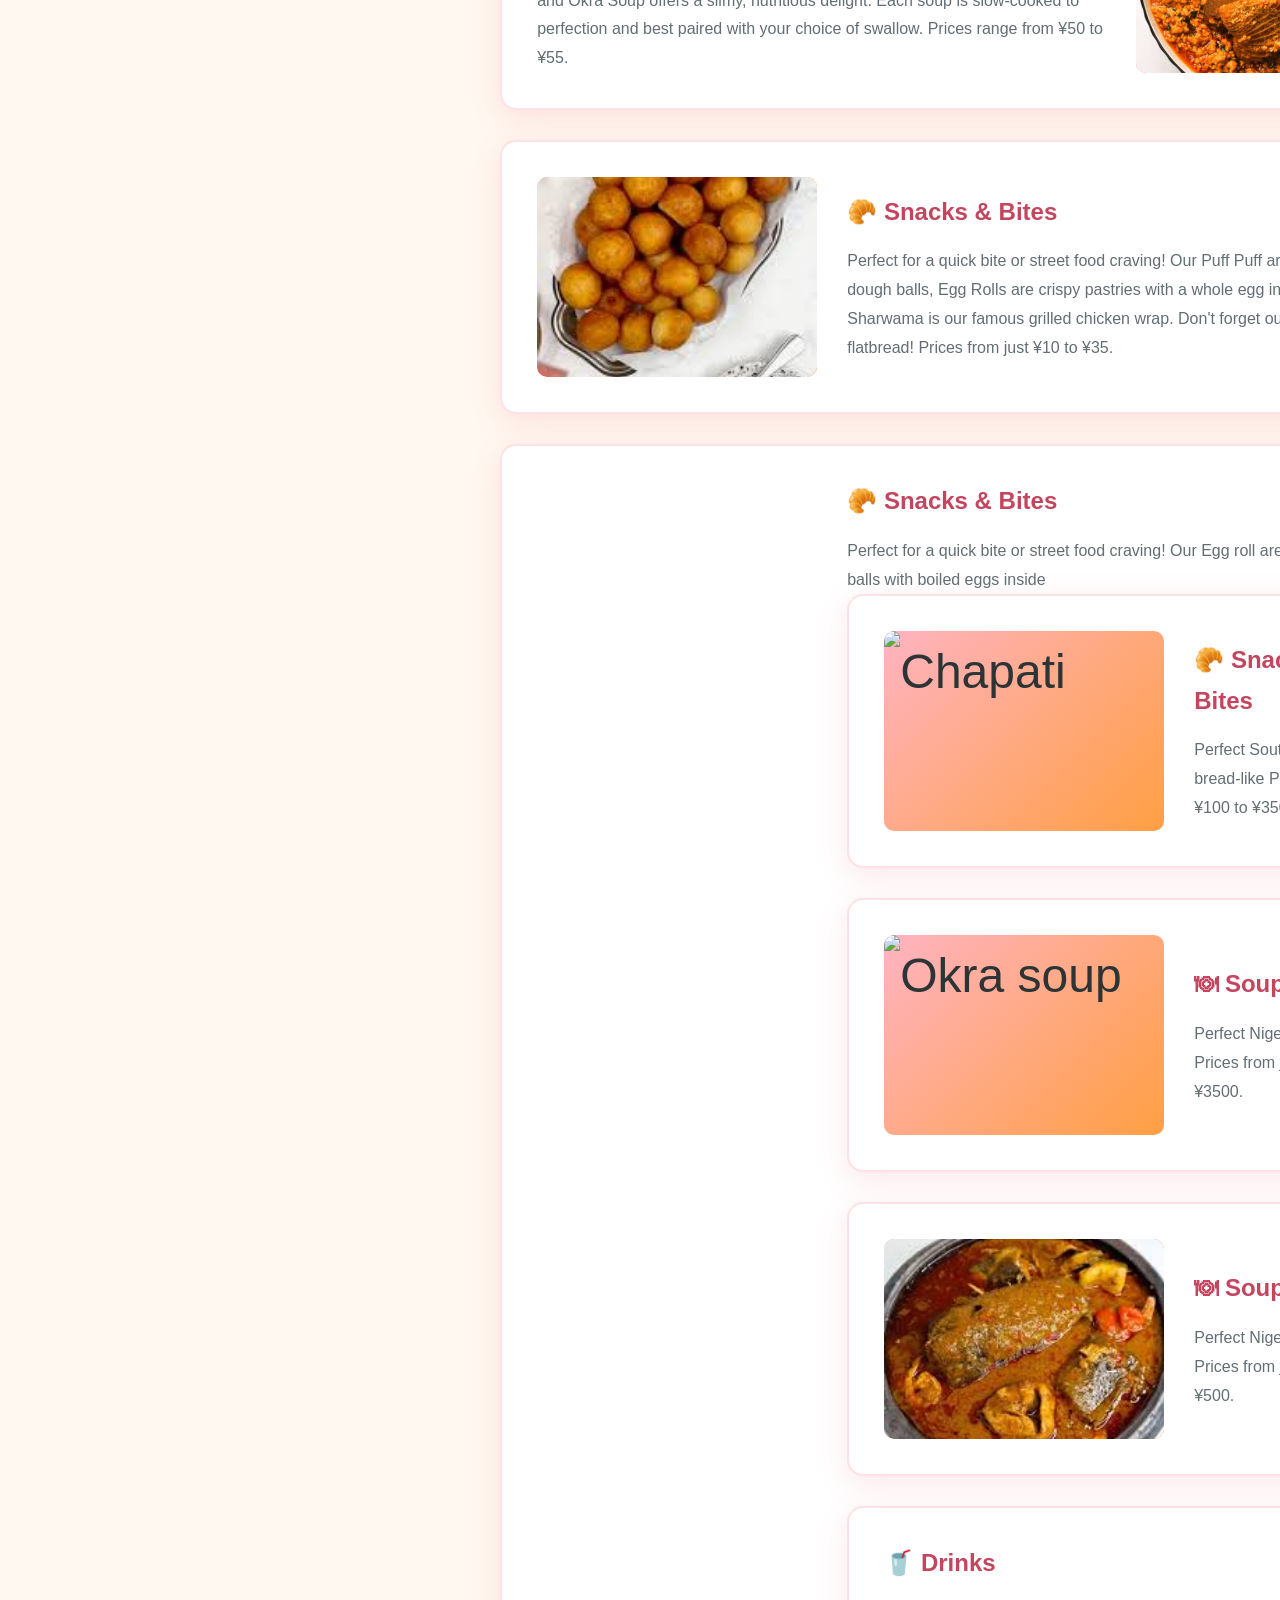
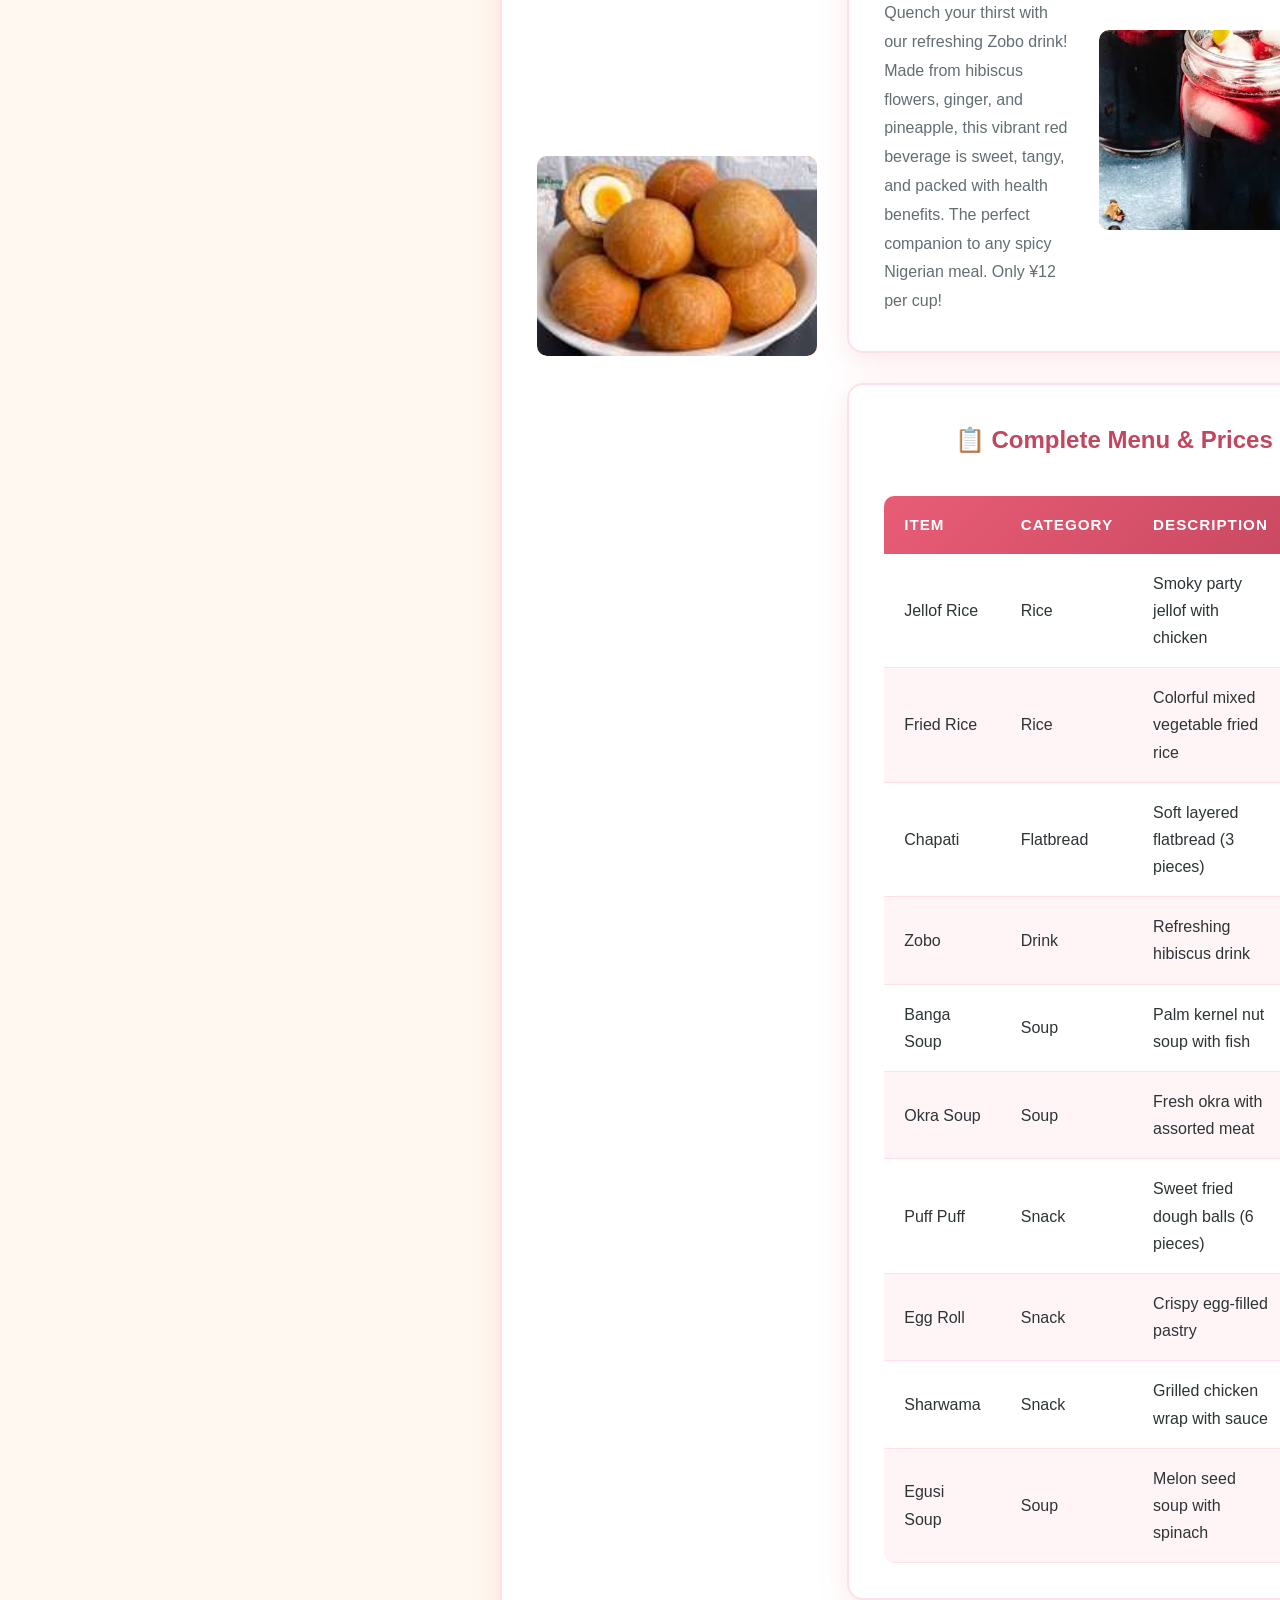
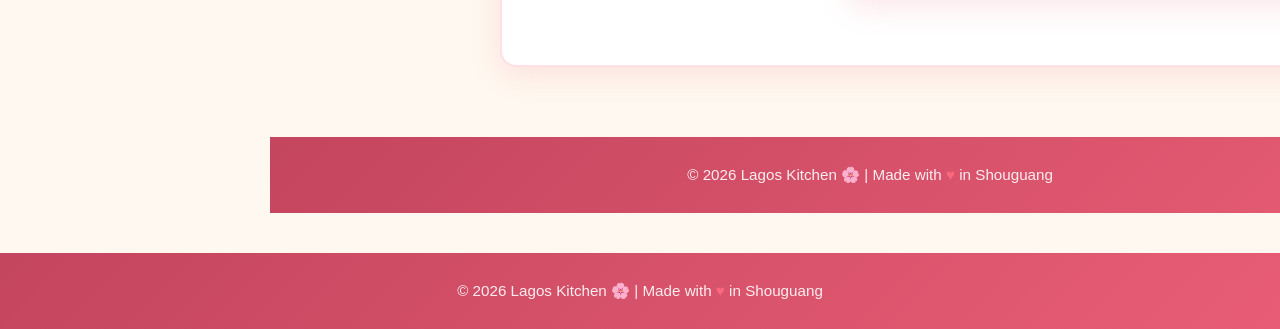
==== commit bcdcd70a: "menu.html" ====
--- a/menu.html
+++ b/menu.html
@@ -33,17 +33,17 @@
         <main class="main-content">
             <div class="content-block" id="rice">
                 <div class="mixed-layout">
-                    <div class="image-box"><img src="images/jollof rice.jpg" alt="Jellof Rice"></div>
-                    <div class="text">
-                        <h2>🍚 Rice Dishes</h2>
-                        <p>Our rice dishes are the heart of Lagos Kitchen. From the smoky and flavorful Jellof Rice to the colorful and fragrant Fried Rice, each plate is a celebration of Nigerian culinary tradition. Cooked with the finest long-grain rice, fresh tomatoes, peppers, and a blend of secret spices passed down through generations. Prices start from just ¥42!</p>
-                    </div>
-                </div>
-            </div>
-
-            <div class="content-block" id="rice">
-                <div class="mixed-layout">
-                    <div class="image-box"><img src="images/fried rice.jpg" alt="Fried Rice"></div>
+                    <div class="image-box"><img src="jellof%20rice.jpg" alt="Jellof Rice"></div>
+                    <div class="text">
+                        <h2>🍚 Rice Dishes</h2>
+                        <p>Our rice dishes are the heart of Lagos Kitchen. From the smoky and flavorful Jellof Rice to the colorful and fragrant Fried Rice, each plate is a celebration of Nigerian culinary tradition. Cooked with the finest long-grain rice, fresh tomatoes, peppers, and a blend of secret spices passed down through generations. Prices start from just ¥42!</p>
+                    </div>
+                </div>
+            </div>
+
+            <div class="content-block" id="rice">
+                <div class="mixed-layout">
+                    <div class="image-box"><img src="fried%20rice.jpg" alt="Fried Rice"></div>
                     <div class="text">
                         <h2>🍚 Rice Dishes</h2>
                         <p>Our rice dishes are the heart of Lagos Kitchen. From the smoky and flavorful Jellof Rice to the colorful and fragrant Fried Rice, each plate is a celebration of Nigerian culinary tradition. Cooked with the finest long-grain rice, fresh tomatoes, peppers, and a blend of secret spices passed down through generations. Prices start from just ¥42!</p>
@@ -86,17 +86,17 @@
         <main class="main-content">
             <div class="content-block" id="rice">
                 <div class="mixed-layout">
-                    <div class="image-box"><img src="images/jollof rice.jpg" alt="Jellof Rice"></div>
-                    <div class="text">
-                        <h2>🍚 Rice Dishes</h2>
-                        <p>Our rice dishes are the heart of Lagos Kitchen. From the smoky and flavorful Jellof Rice to the colorful and fragrant Fried Rice, each plate is a celebration of Nigerian culinary tradition. Cooked with the finest long-grain rice, fresh tomatoes, peppers, and a blend of secret spices passed down through generations. Prices start from just ¥42!</p>
-                    </div>
-                </div>
-            </div>
-
-            <div class="content-block" id="rice">
-                <div class="mixed-layout">
-                    <div class="image-box"><img src="images/fried rice.jpg" alt="Fried Rice"></div>
+                    <div class="image-box"><img src="jellof%20rice.jpg" alt="Jellof Rice"></div>
+                    <div class="text">
+                        <h2>🍚 Rice Dishes</h2>
+                        <p>Our rice dishes are the heart of Lagos Kitchen. From the smoky and flavorful Jellof Rice to the colorful and fragrant Fried Rice, each plate is a celebration of Nigerian culinary tradition. Cooked with the finest long-grain rice, fresh tomatoes, peppers, and a blend of secret spices passed down through generations. Prices start from just ¥42!</p>
+                    </div>
+                </div>
+            </div>
+
+            <div class="content-block" id="rice">
+                <div class="mixed-layout">
+                    <div class="image-box"><img src="fried%20rice.jpg" alt="Fried Rice"></div>
                     <div class="text">
                         <h2>🍚 Rice Dishes</h2>
                         <p>Our rice dishes are the heart of Lagos Kitchen. From the smoky and flavorful Jellof Rice to the colorful and fragrant Fried Rice, each plate is a celebration of Nigerian culinary tradition. Cooked with the finest long-grain rice, fresh tomatoes, peppers, and a blend of secret spices passed down through generations. Prices start from just ¥42!</p>
@@ -106,7 +106,7 @@
 
             <div class="content-block" id="soups">
                 <div class="mixed-layout reverse">
-                    <div class="image-box"><img src="images/egusi.jpg" alt="Egusi Soup"></div>
+                    <div class="image-box"><img src="egusi.jpg" alt="Egusi Soup"></div>
                     <div class="text">
                         <h2>🍲 Traditional Soups</h2>
                         <p>Experience the soul of Nigerian cuisine with our traditional soups. Egusi Soup is a rich melon seed delicacy, Banga Soup brings the nutty flavor of palm kernel, and Okra Soup offers a slimy, nutritious delight. Each soup is slow-cooked to perfection and best paired with your choice of swallow. Prices range from ¥50 to ¥55.</p>
@@ -116,7 +116,7 @@
 
             <div class="content-block" id="snacks">
                 <div class="mixed-layout">
-                    <div class="image-box"><img src="images/puffpuff.jpg" alt="Puff Puff"></div>
+                    <div class="image-box"><img src="puffpuff.jpg" alt="Puff Puff"></div>
                     <div class="text">
                         <h2>🥐 Snacks & Bites</h2>
                         <p>Perfect for a quick bite or street food craving! Our Puff Puff are sweet fried dough balls, Egg Rolls are crispy pastries with a whole egg inside, and Sharwama is our famous grilled chicken wrap. Don't forget our soft Chapati flatbread! Prices from just ¥10 to ¥35.</p>
@@ -126,14 +126,14 @@
 
             <div class="content-block" id="snacks">
                 <div class="mixed-layout">
-                    <div class="image-box"><img src="images/2Q==(2).jpg" alt="Egg Roll"></div>
+                    <div class="image-box"><img src="2Q==(2).jpg" alt="Egg Roll"></div>
                     <div class="text">
                         <h2>🥐 Snacks & Bites</h2>
                         <p>Perfect for a quick bite or street food craving! Our Egg roll are sweet fried dough balls with boiled eggs inside
 
             <div class="content-block" id="snacks">
                 <div class="mixed-layout">
-                    <div class="image-box"><img scr="images/chapati.jpg" alt="Chapati"></div>
+                    <div class="image-box"><img scr="chapati.jpg" alt="Chapati"></div>
                     <div clads="text">
                         <h2>🥐 Snacks & Bites</h2>
                         <p>Perfect South African bread-like Prices from just ¥100 to ¥350.</p>
@@ -143,7 +143,7 @@
             
             <div class="content-block" id="soups">
                 <div class="mixed-layout">
-                    <div class="image-box"><img src="images/Okra soup.jpg" alt="Okra soup"></div>
+                    <div class="image-box"><img src="Okra%20soup.jpg" alt="Okra soup"></div>
                     <div class="text">
                         <h2>🍽 Soup </h2>
                         <p>Perfect Nigerian dish! ,  Prices from just ¥1000 to ¥3500.</p>
@@ -153,7 +153,7 @@
 
                <div class="content-block" id="soups">
                 <div class="mixed-layout">
-                    <div class="image-box"><img src="images/banga soup soup.jpg" alt="Okra soup"></div>
+                    <div class="image-box"><img src="banga.jpg" alt="Okra soup"></div>
                     <div class="text">
                         <h2>🍽 Soup </h2>
                         <p>Perfect Nigerian dish! ,  Prices from just ¥400 to ¥500.</p>
@@ -162,7 +162,7 @@
                </div>         
             <div class="content-block" id="drinks">
                 <div class="mixed-layout reverse">
-                    <div class="image-box"><img src="images/zobo.jpg" alt="Zobo Drink"></div>
+                    <div class="image-box"><img src="zobo.jpg" alt="Zobo Drink"></div>
                     <div class="text">
                         <h2>🥤 Drinks</h2>
                         <p>Quench your thirst with our refreshing Zobo drink! Made from hibiscus flowers, ginger, and pineapple, this vibrant red beverage is sweet, tangy, and packed with health benefits. The perfect companion to any spicy Nigerian meal. Only ¥12 per cup!</p>
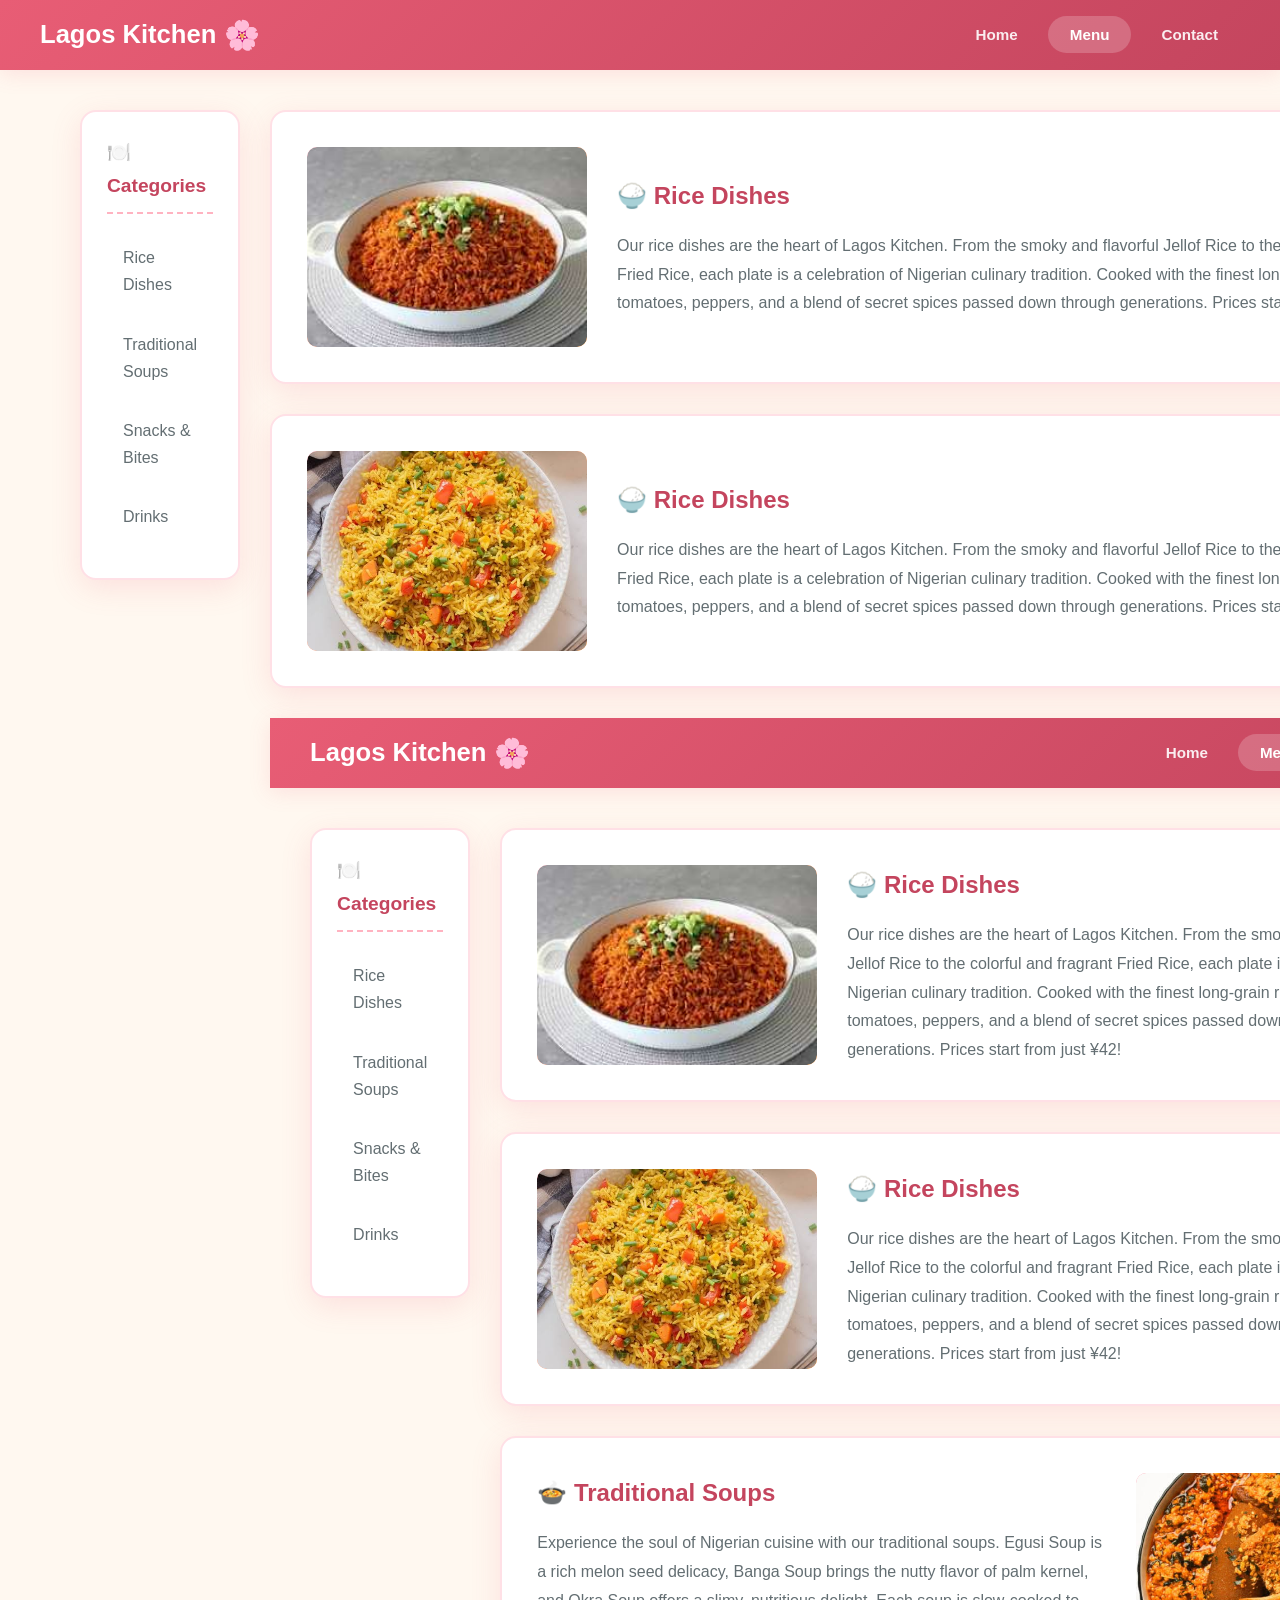
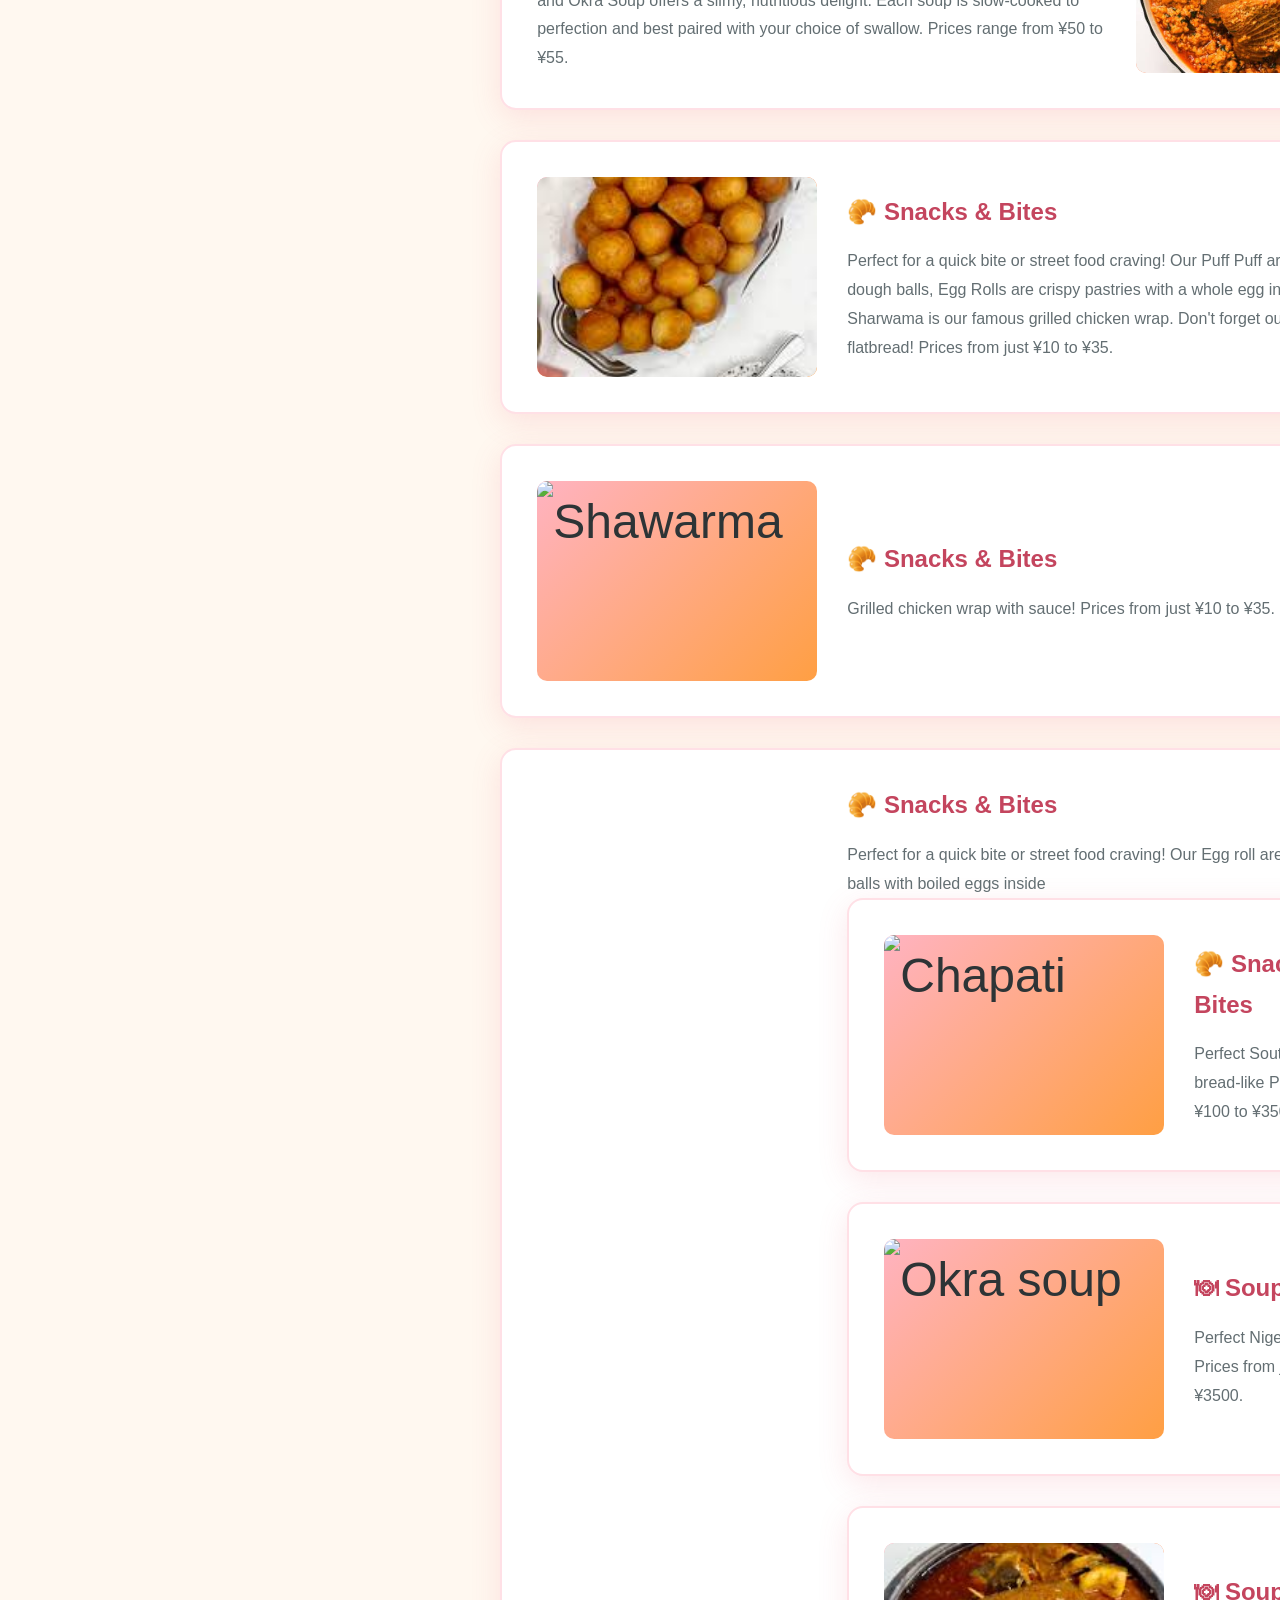
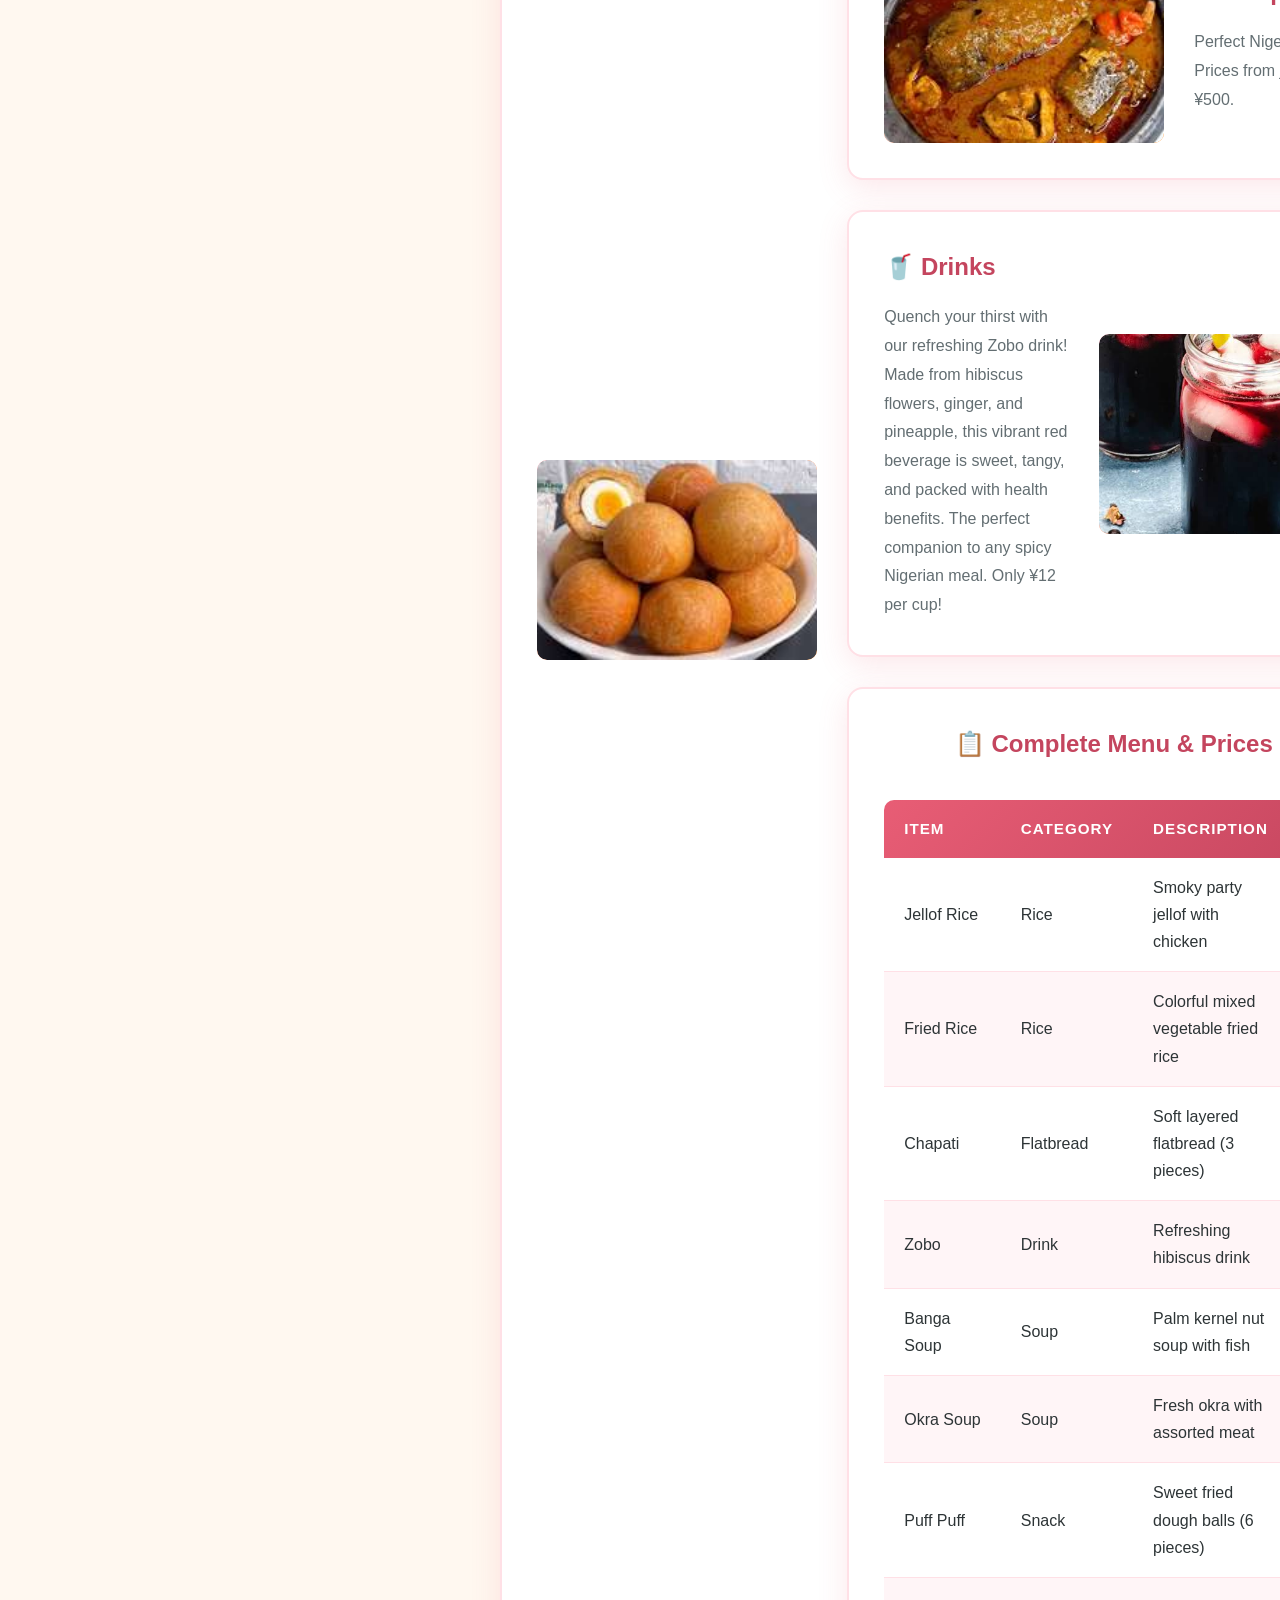
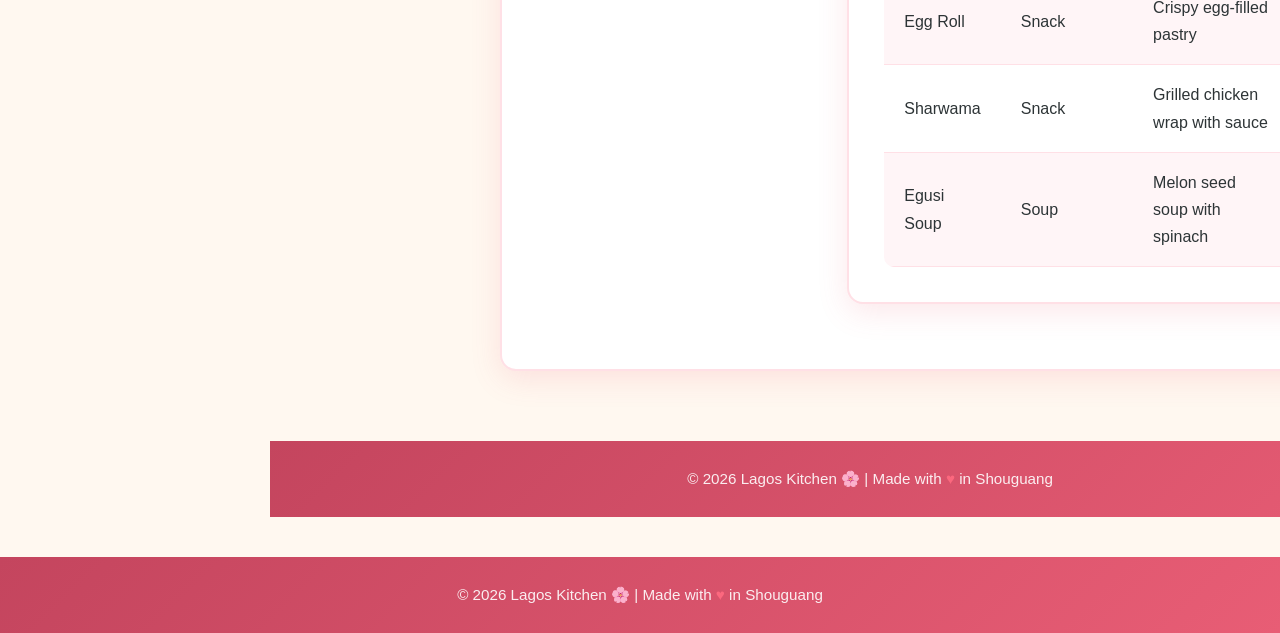
==== commit 256e0ca5: "menu.html" ====
--- a/menu.html
+++ b/menu.html
@@ -33,7 +33,7 @@
         <main class="main-content">
             <div class="content-block" id="rice">
                 <div class="mixed-layout">
-                    <div class="image-box"><img src="jellof%20rice.jpg" alt="Jellof Rice"></div>
+                    <div class="image-box"><img src="jellofrice.jpg" alt="Jellof Rice"></div>
                     <div class="text">
                         <h2>🍚 Rice Dishes</h2>
                         <p>Our rice dishes are the heart of Lagos Kitchen. From the smoky and flavorful Jellof Rice to the colorful and fragrant Fried Rice, each plate is a celebration of Nigerian culinary tradition. Cooked with the finest long-grain rice, fresh tomatoes, peppers, and a blend of secret spices passed down through generations. Prices start from just ¥42!</p>
@@ -86,7 +86,7 @@
         <main class="main-content">
             <div class="content-block" id="rice">
                 <div class="mixed-layout">
-                    <div class="image-box"><img src="jellof%20rice.jpg" alt="Jellof Rice"></div>
+                    <div class="image-box"><img src="jellofrice.jpg" alt="Jellof Rice"></div>
                     <div class="text">
                         <h2>🍚 Rice Dishes</h2>
                         <p>Our rice dishes are the heart of Lagos Kitchen. From the smoky and flavorful Jellof Rice to the colorful and fragrant Fried Rice, each plate is a celebration of Nigerian culinary tradition. Cooked with the finest long-grain rice, fresh tomatoes, peppers, and a blend of secret spices passed down through generations. Prices start from just ¥42!</p>
@@ -126,10 +126,20 @@
 
             <div class="content-block" id="snacks">
                 <div class="mixed-layout">
-                    <div class="image-box"><img src="2Q==(2).jpg" alt="Egg Roll"></div>
-                    <div class="text">
-                        <h2>🥐 Snacks & Bites</h2>
-                        <p>Perfect for a quick bite or street food craving! Our Egg roll are sweet fried dough balls with boiled eggs inside
+                    <div class="image-box"><img src="shawarma.jpg" alt="Shawarma"></div>
+                    <div class="text">
+                        <h2>🥐 Snacks & Bites</h2>
+                        <p>Grilled chicken wrap with sauce! Prices from just ¥10 to ¥35.</p>
+                    </div>
+                </div>
+            </div>
+
+            <div class="content-block" id="snacks">
+                <div class="mixed-layout">
+                    <div class="image-box"><img src="eggroll.jpg" alt="Egg Roll"></div>
+                    <div class="text">
+                        <h2>🥐 Snacks & Bites</h2>
+                        <p>Perfect for a quick bite or street food craving! Our Egg roll are sweet fried dough balls with boiled eggs inside</p>
 
             <div class="content-block" id="snacks">
                 <div class="mixed-layout">
@@ -153,7 +163,7 @@
 
                <div class="content-block" id="soups">
                 <div class="mixed-layout">
-                    <div class="image-box"><img src="banga.jpg" alt="Okra soup"></div>
+                    <div class="image-box"><img src="banga.jpg" alt="Banga"></div>
                     <div class="text">
                         <h2>🍽 Soup </h2>
                         <p>Perfect Nigerian dish! ,  Prices from just ¥400 to ¥500.</p>
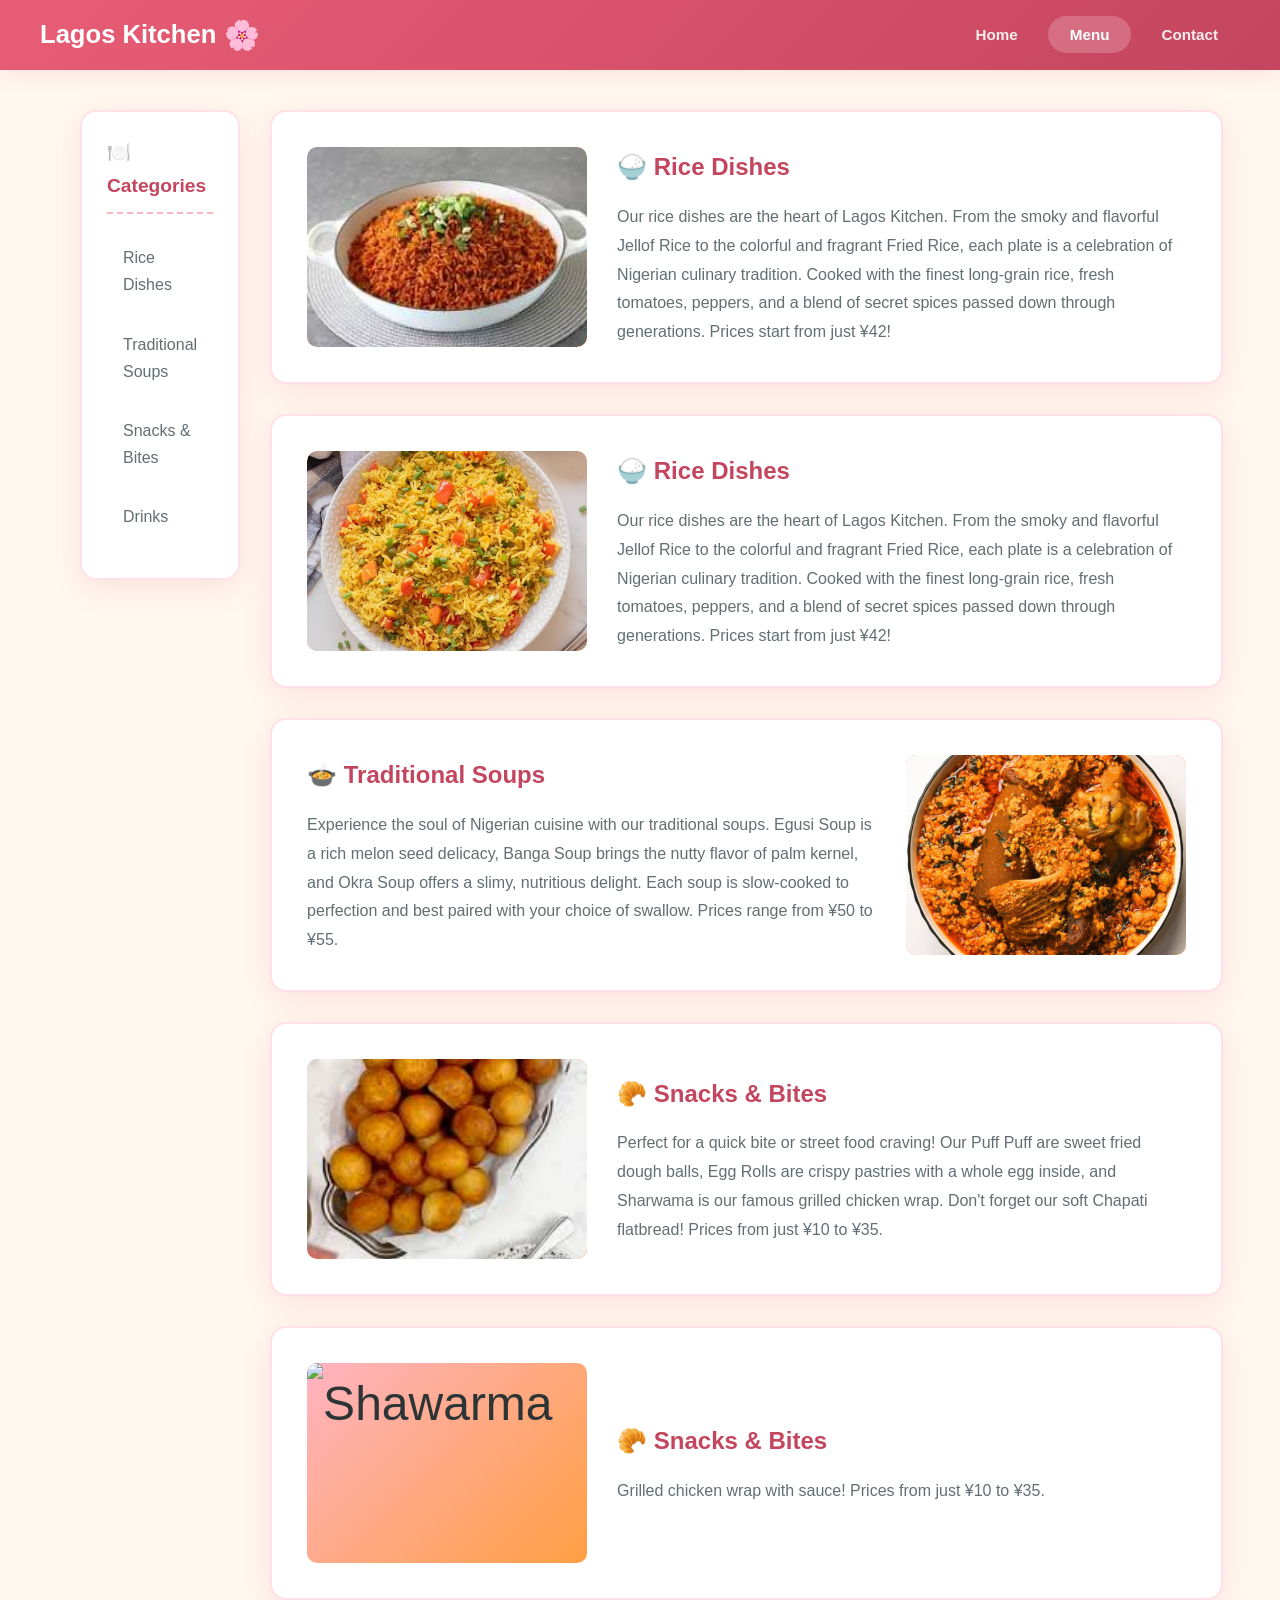
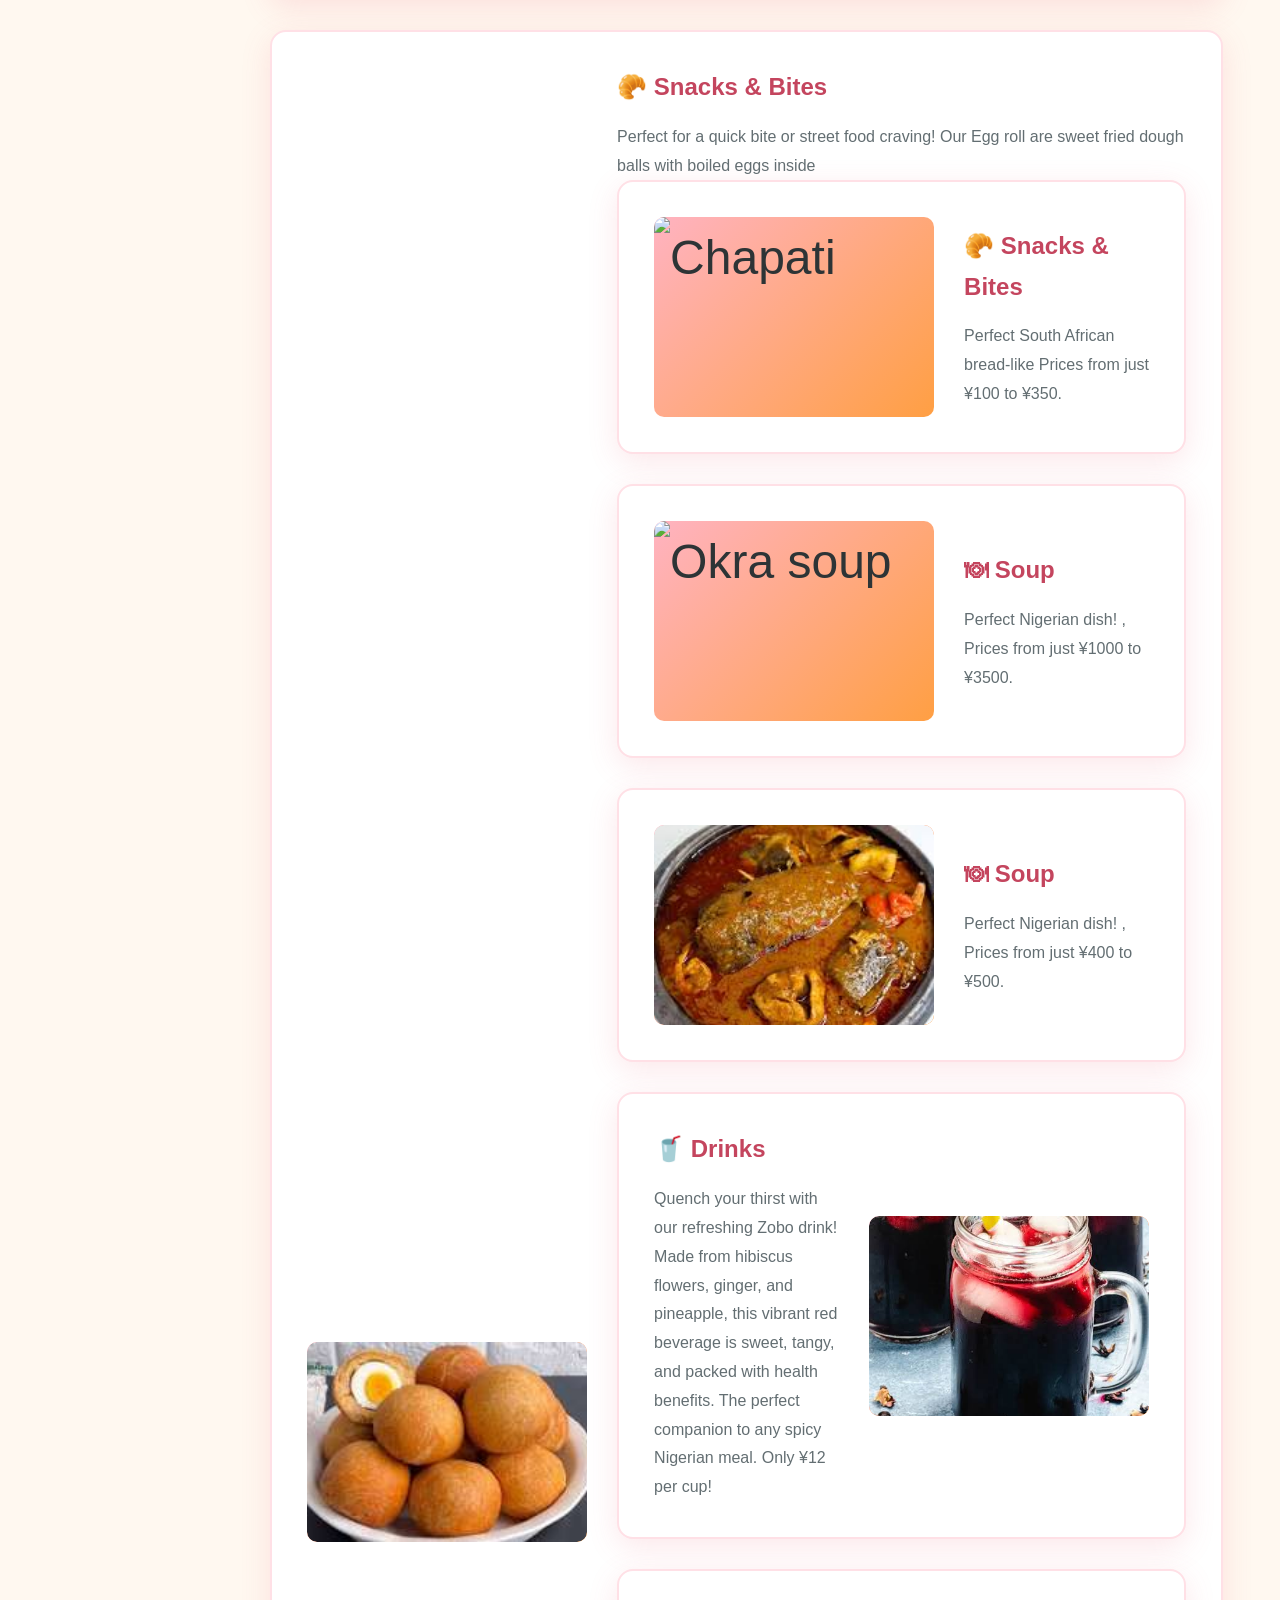
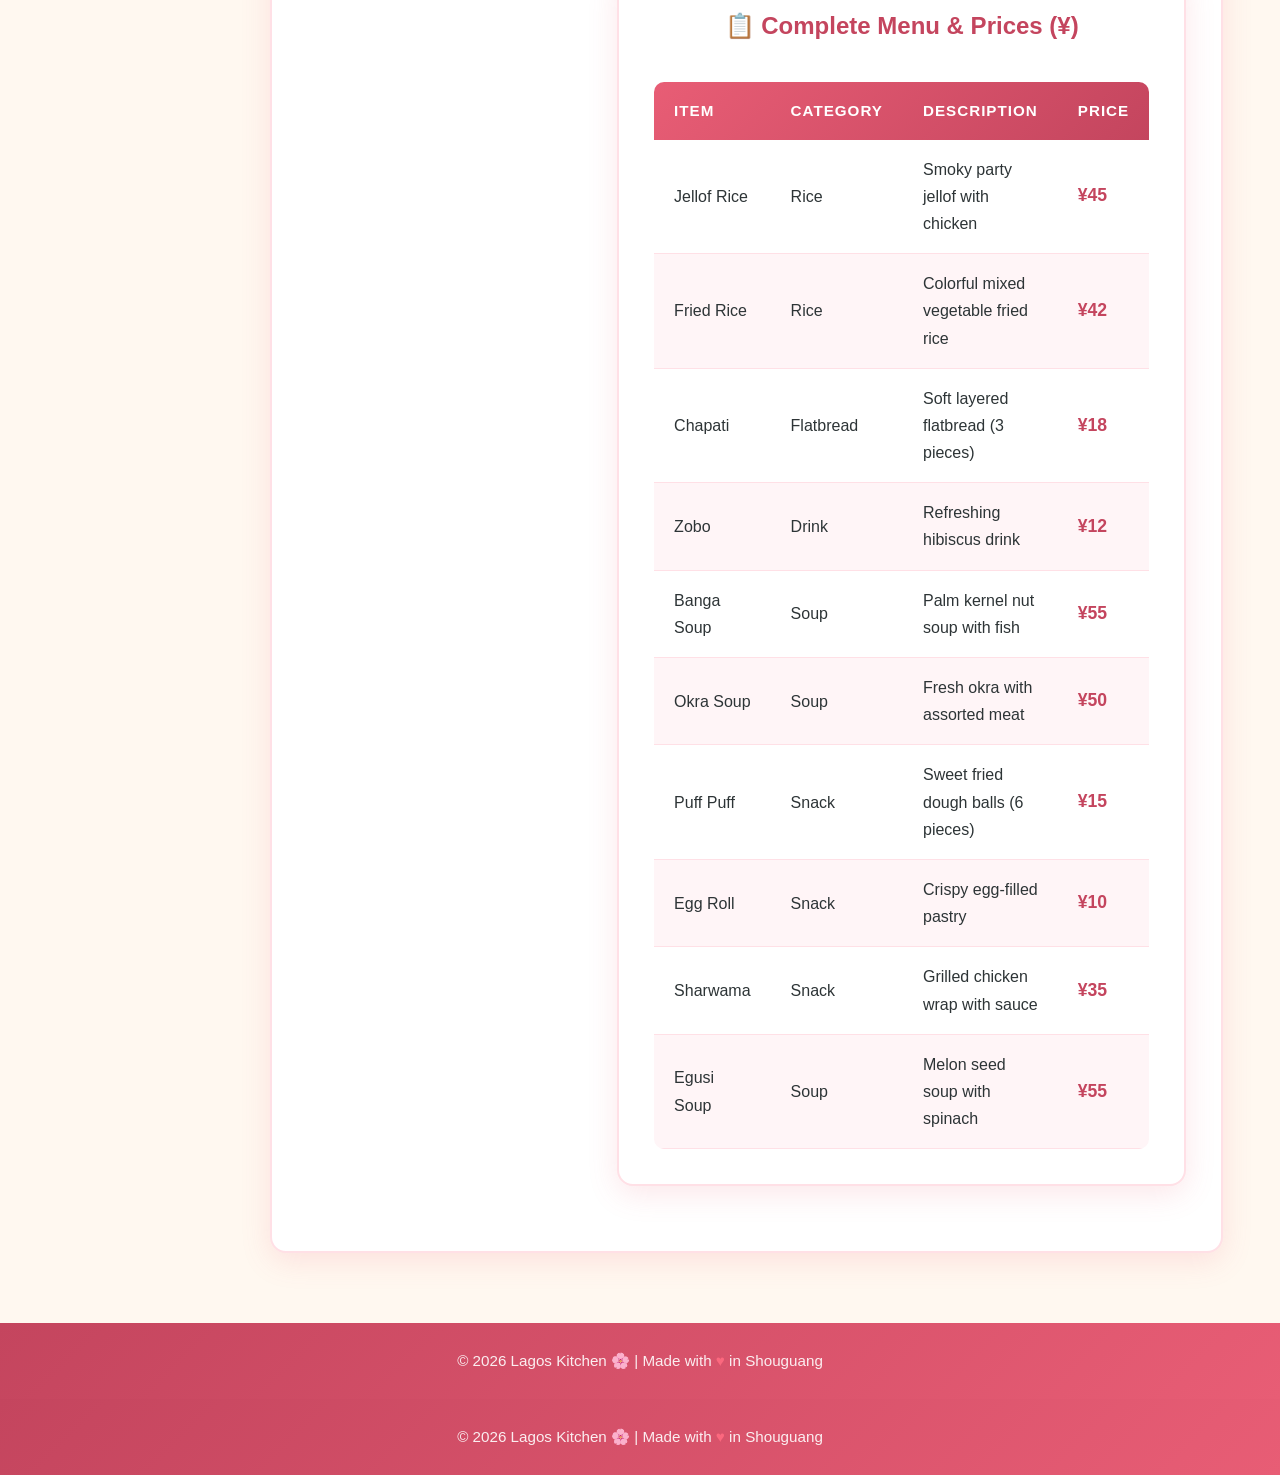
==== commit 65ff69e4: "menu.html" ====
--- a/menu.html
+++ b/menu.html
@@ -1,57 +1,4 @@
-<!DOCTYPE html>
-<html lang="en">
-<head>
-    <meta charset="UTF-8">
-    <meta name="viewport" content="width=device-width, initial-scale=1.0">
-    <title>Lagos Kitchen 🌸 | Menu</title>
-    <link rel="stylesheet" href="style.css">
-</head>
-<body>
-
-    <nav class="navbar">
-        <div class="nav-container">
-            <a href="index.html" class="logo">Lagos Kitchen <span>🌸</span></a>
-            <ul class="nav-links">
-                <li><a href="index.html">Home</a></li>
-                <li><a href="menu.html" class="active">Menu</a></li>
-                <li><a href="contact.html">Contact</a></li>
-            </ul>
-        </div>
-    </nav>
-
-    <div class="menu-layout">
-        <aside class="sidebar">
-            <h3>🍽️ Categories</h3>
-            <ul>
-                <li><a href="#rice">Rice Dishes</a></li>
-                <li><a href="#soups">Traditional Soups</a></li>
-                <li><a href="#snacks">Snacks & Bites</a></li>
-                <li><a href="#drinks">Drinks</a></li>
-            </ul>
-        </aside>
-
-        <main class="main-content">
-            <div class="content-block" id="rice">
-                <div class="mixed-layout">
-                    <div class="image-box"><img src="jellofrice.jpg" alt="Jellof Rice"></div>
-                    <div class="text">
-                        <h2>🍚 Rice Dishes</h2>
-                        <p>Our rice dishes are the heart of Lagos Kitchen. From the smoky and flavorful Jellof Rice to the colorful and fragrant Fried Rice, each plate is a celebration of Nigerian culinary tradition. Cooked with the finest long-grain rice, fresh tomatoes, peppers, and a blend of secret spices passed down through generations. Prices start from just ¥42!</p>
-                    </div>
-                </div>
-            </div>
-
-            <div class="content-block" id="rice">
-                <div class="mixed-layout">
-                    <div class="image-box"><img src="fried%20rice.jpg" alt="Fried Rice"></div>
-                    <div class="text">
-                        <h2>🍚 Rice Dishes</h2>
-                        <p>Our rice dishes are the heart of Lagos Kitchen. From the smoky and flavorful Jellof Rice to the colorful and fragrant Fried Rice, each plate is a celebration of Nigerian culinary tradition. Cooked with the finest long-grain rice, fresh tomatoes, peppers, and a blend of secret spices passed down through generations. Prices start from just ¥42!</p>
-                    </div>
-                </div>
-            </div>
-
-            <!DOCTYPE html>
+ <!DOCTYPE html>
 <html lang="en">
 <head>
     <meta charset="UTF-8">
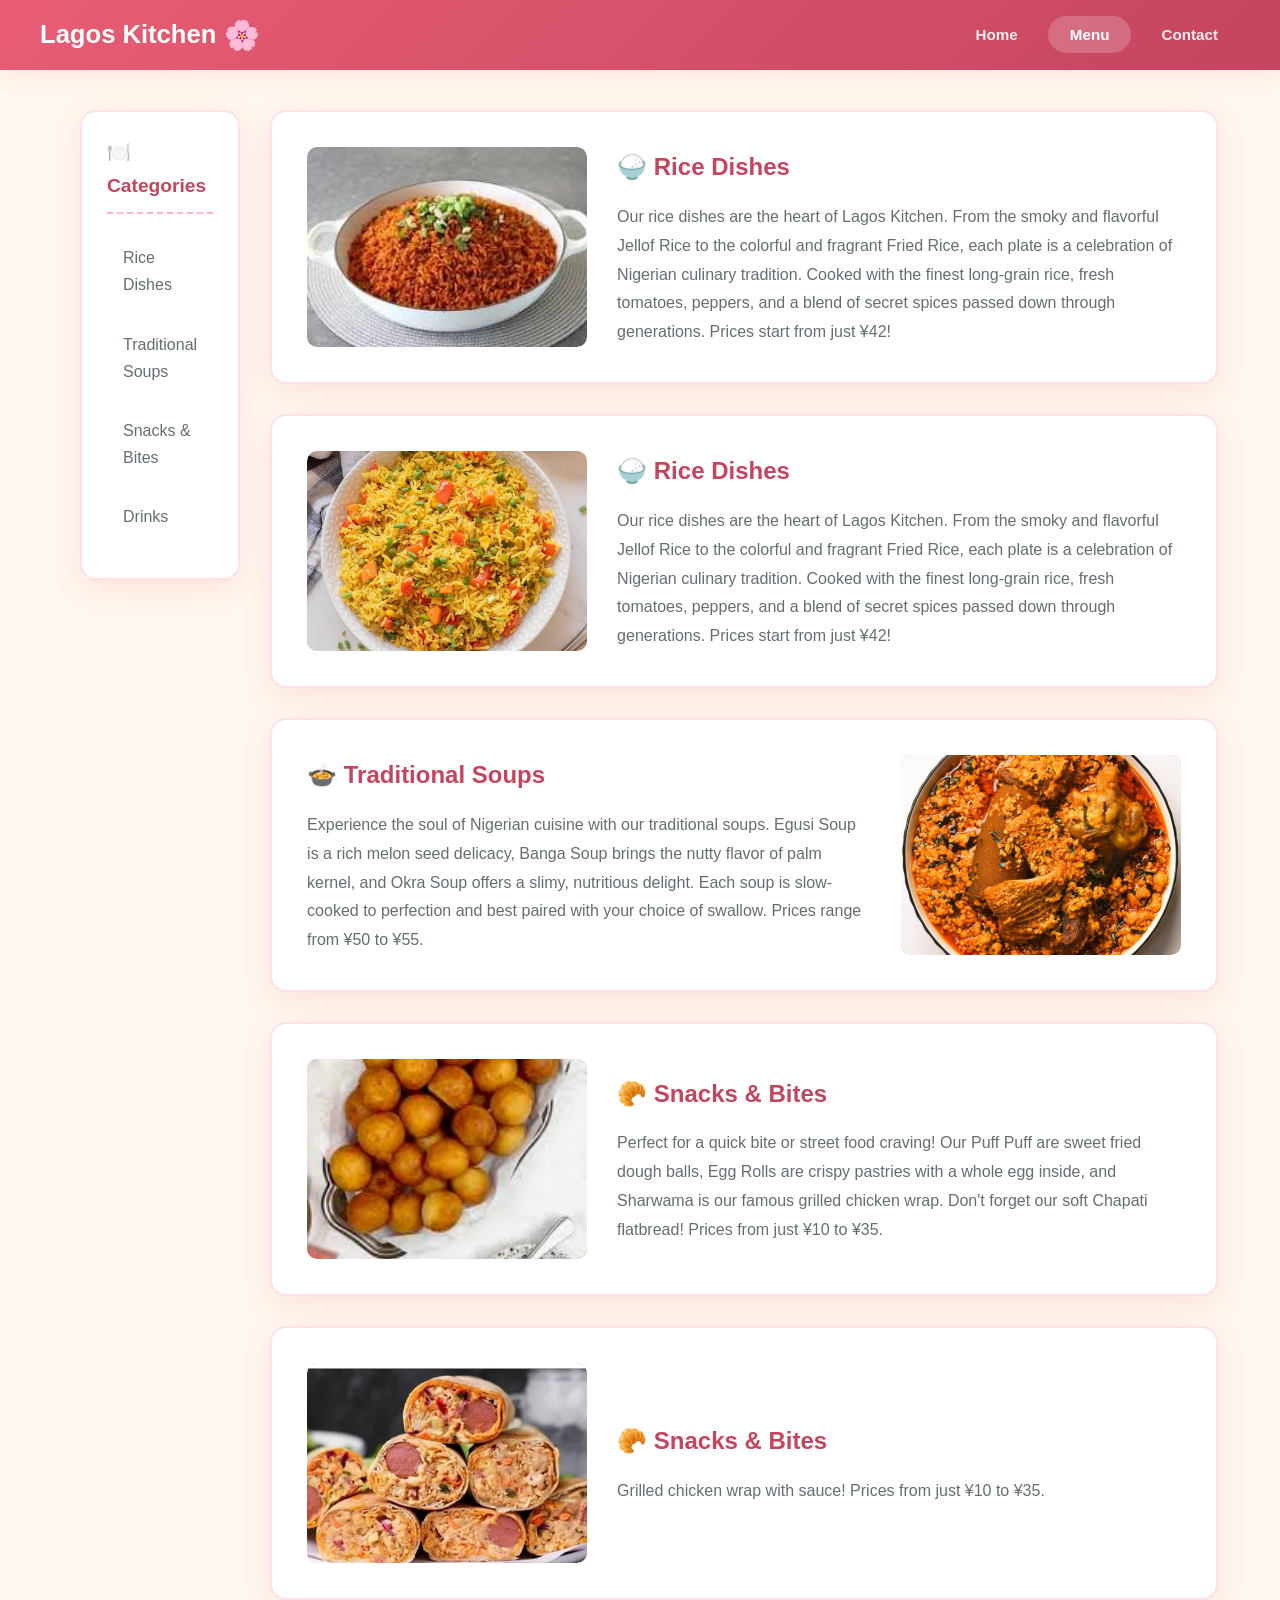
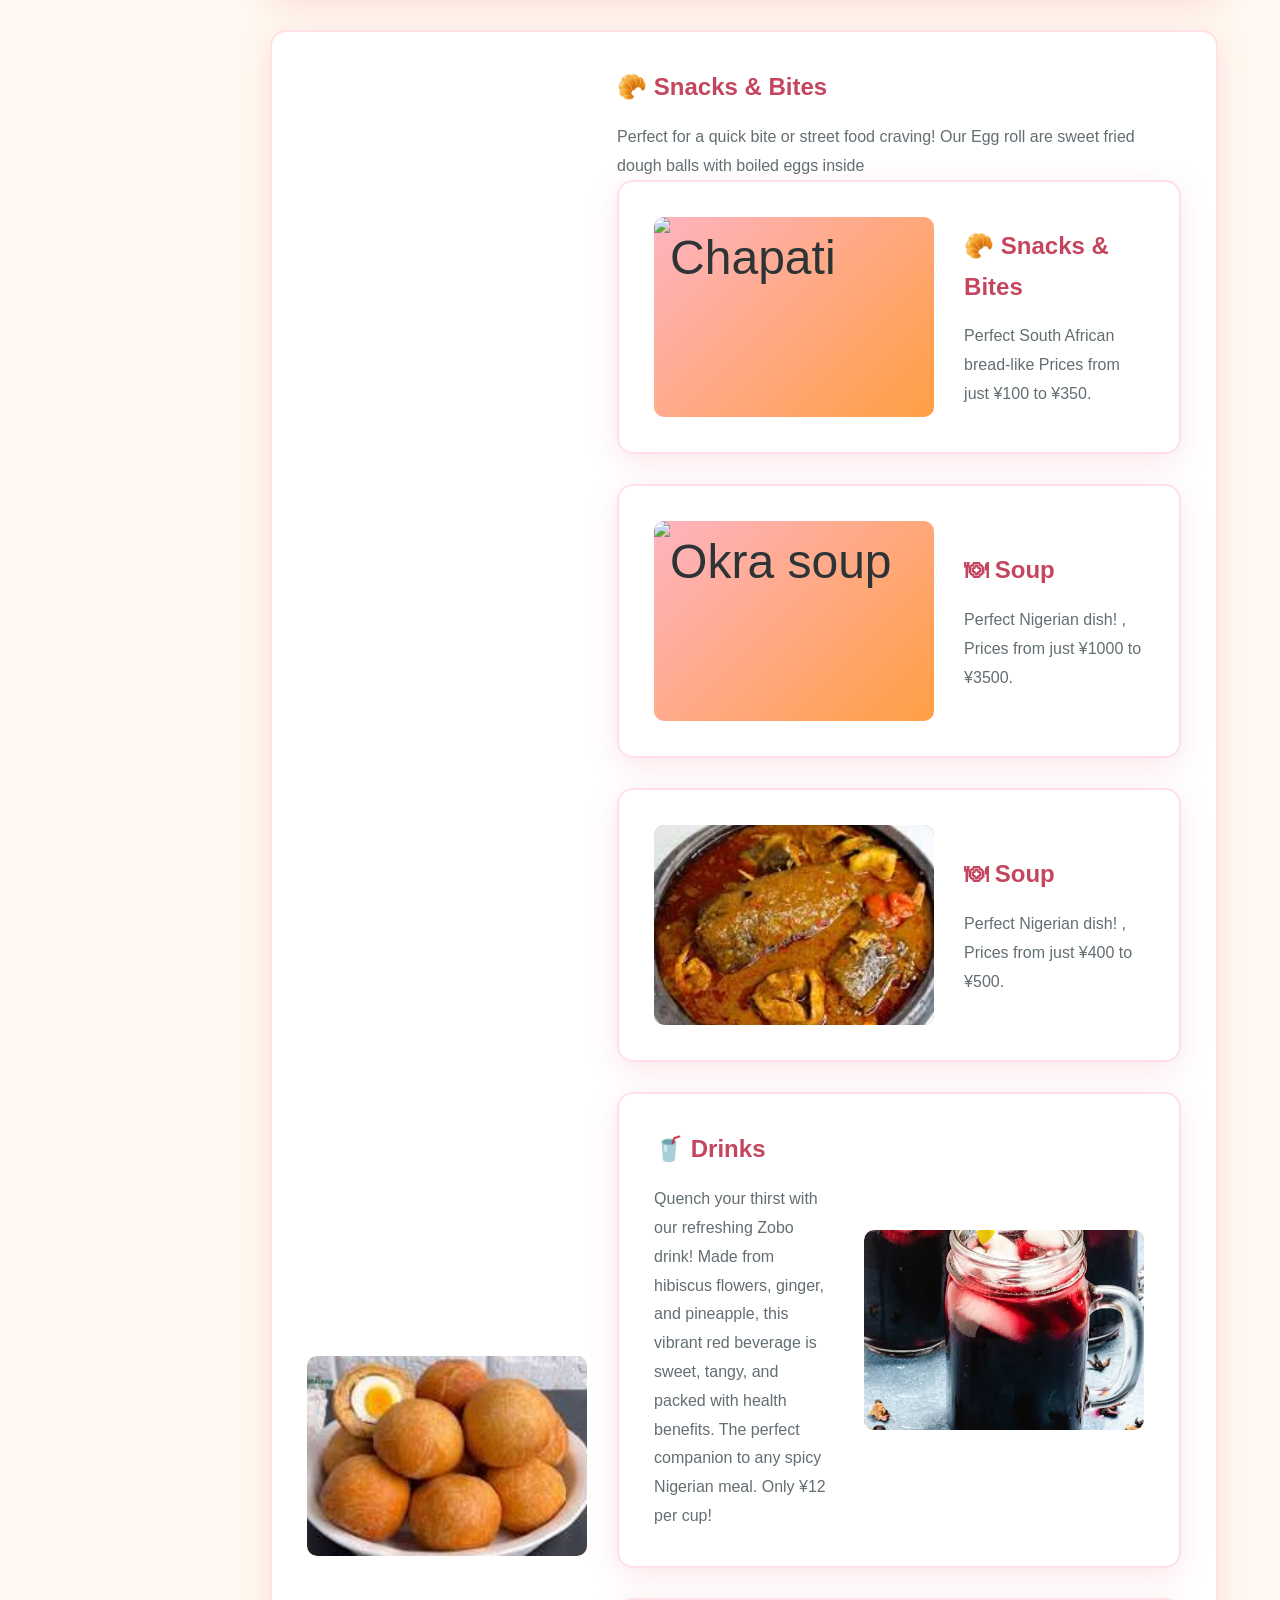
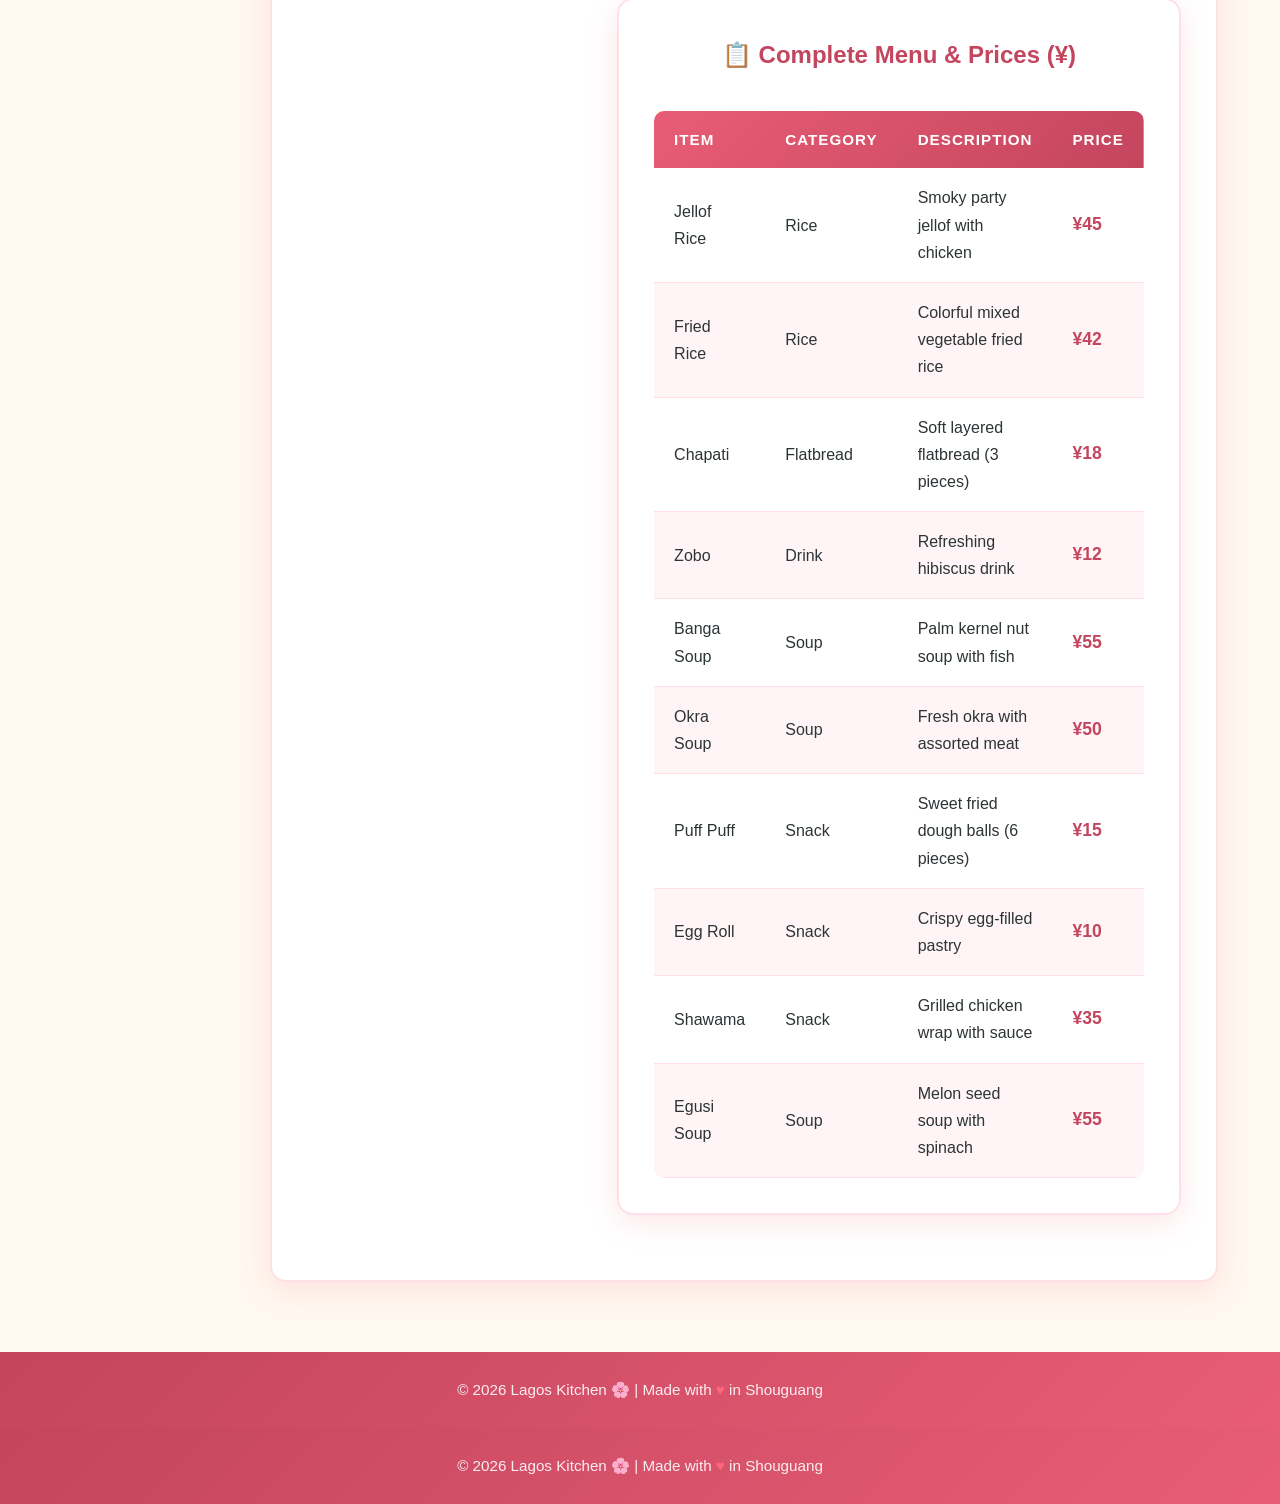
==== commit 2836809e: "menu.html" ====
--- a/menu.html
+++ b/menu.html
@@ -33,7 +33,7 @@
         <main class="main-content">
             <div class="content-block" id="rice">
                 <div class="mixed-layout">
-                    <div class="image-box"><img src="jellofrice.jpg" alt="Jellof Rice"></div>
+                    <div class="image-box"><img src="jellof%20rice.jpg" alt="Jellof Rice"></div>
                     <div class="text">
                         <h2>🍚 Rice Dishes</h2>
                         <p>Our rice dishes are the heart of Lagos Kitchen. From the smoky and flavorful Jellof Rice to the colorful and fragrant Fried Rice, each plate is a celebration of Nigerian culinary tradition. Cooked with the finest long-grain rice, fresh tomatoes, peppers, and a blend of secret spices passed down through generations. Prices start from just ¥42!</p>
@@ -73,7 +73,7 @@
 
             <div class="content-block" id="snacks">
                 <div class="mixed-layout">
-                    <div class="image-box"><img src="shawarma.jpg" alt="Shawarma"></div>
+                    <div class="image-box"><img src="shawama.jpg" alt="Shawama"></div>
                     <div class="text">
                         <h2>🥐 Snacks & Bites</h2>
                         <p>Grilled chicken wrap with sauce! Prices from just ¥10 to ¥35.</p>
@@ -143,7 +143,7 @@
                             <tr><td>Okra Soup</td><td>Soup</td><td>Fresh okra with assorted meat</td><td>¥50</td></tr>
                             <tr><td>Puff Puff</td><td>Snack</td><td>Sweet fried dough balls (6 pieces)</td><td>¥15</td></tr>
                             <tr><td>Egg Roll</td><td>Snack</td><td>Crispy egg-filled pastry</td><td>¥10</td></tr>
-                            <tr><td>Sharwama</td><td>Snack</td><td>Grilled chicken wrap with sauce</td><td>¥35</td></tr>
+                            <tr><td>Shawama</td><td>Snack</td><td>Grilled chicken wrap with sauce</td><td>¥35</td></tr>
                             <tr><td>Egusi Soup</td><td>Soup</td><td>Melon seed soup with spinach</td><td>¥55</td></tr>
                         </tbody>
                     </table>
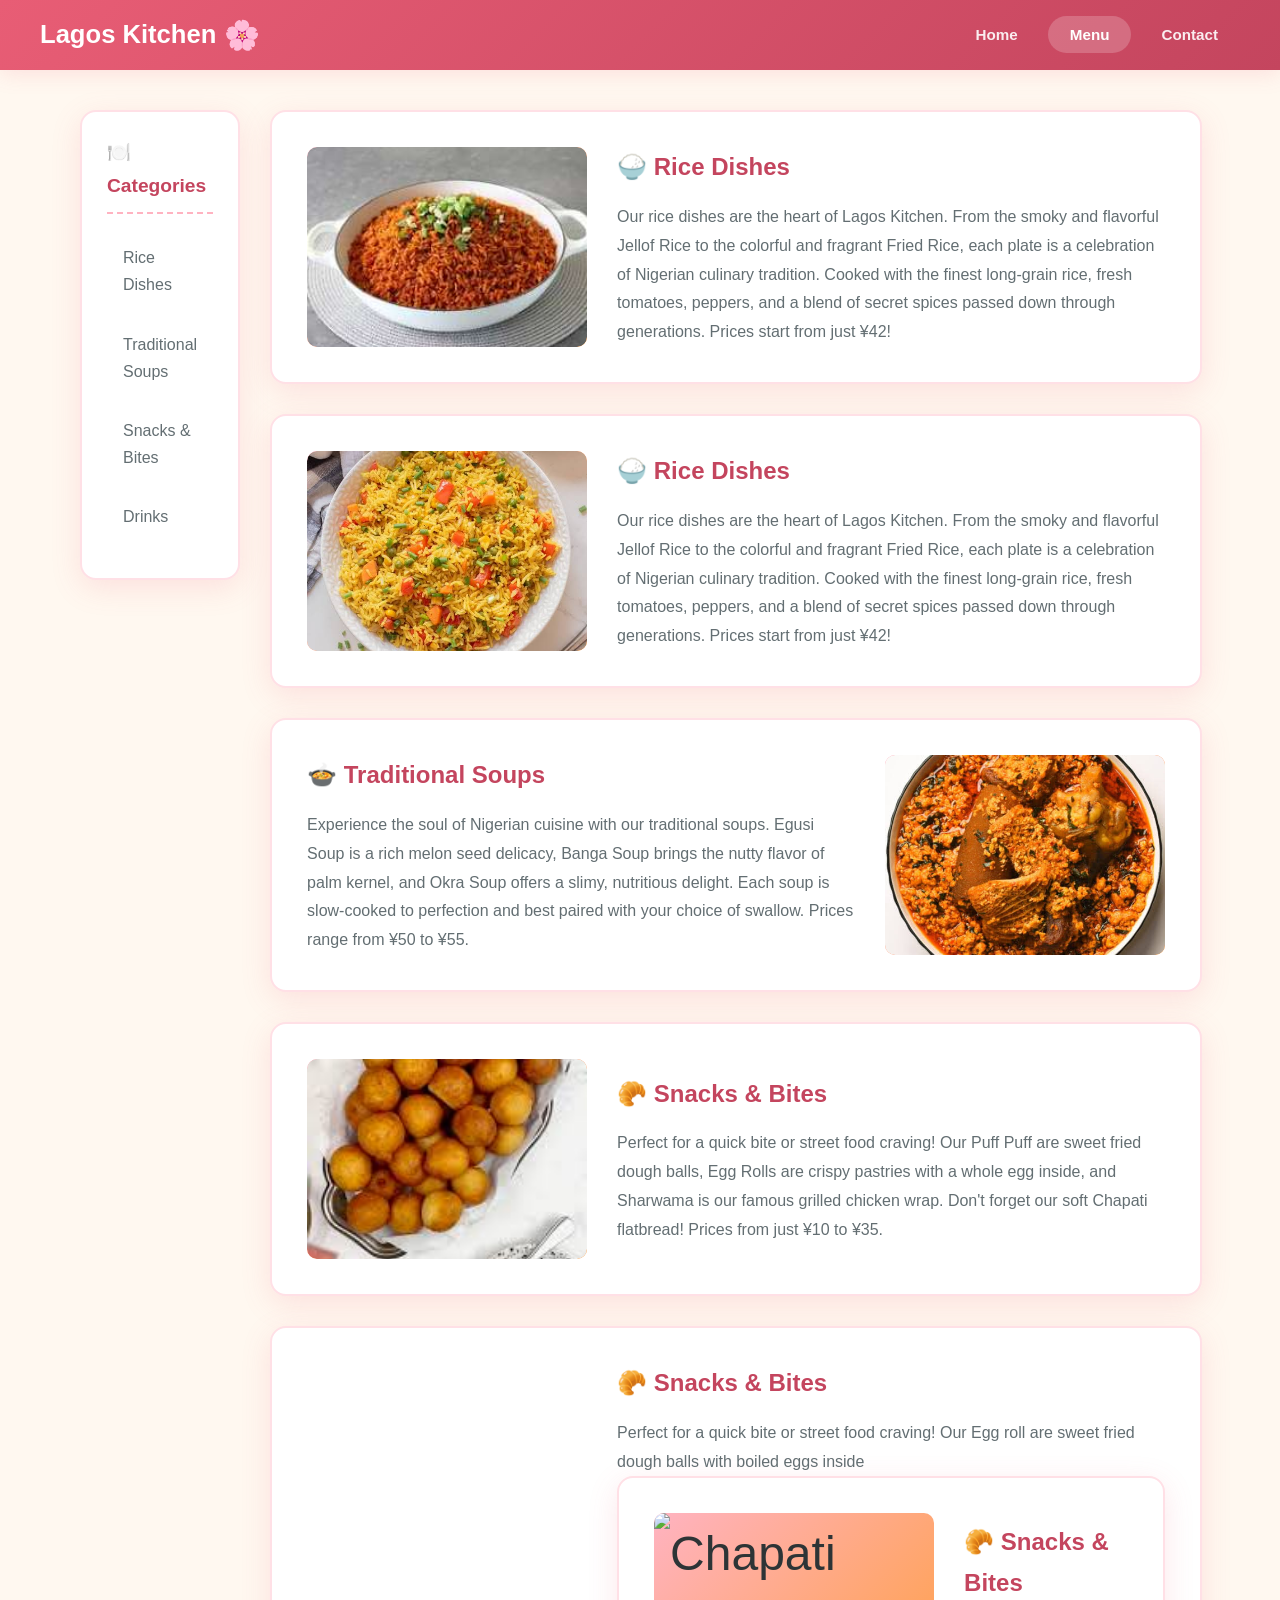
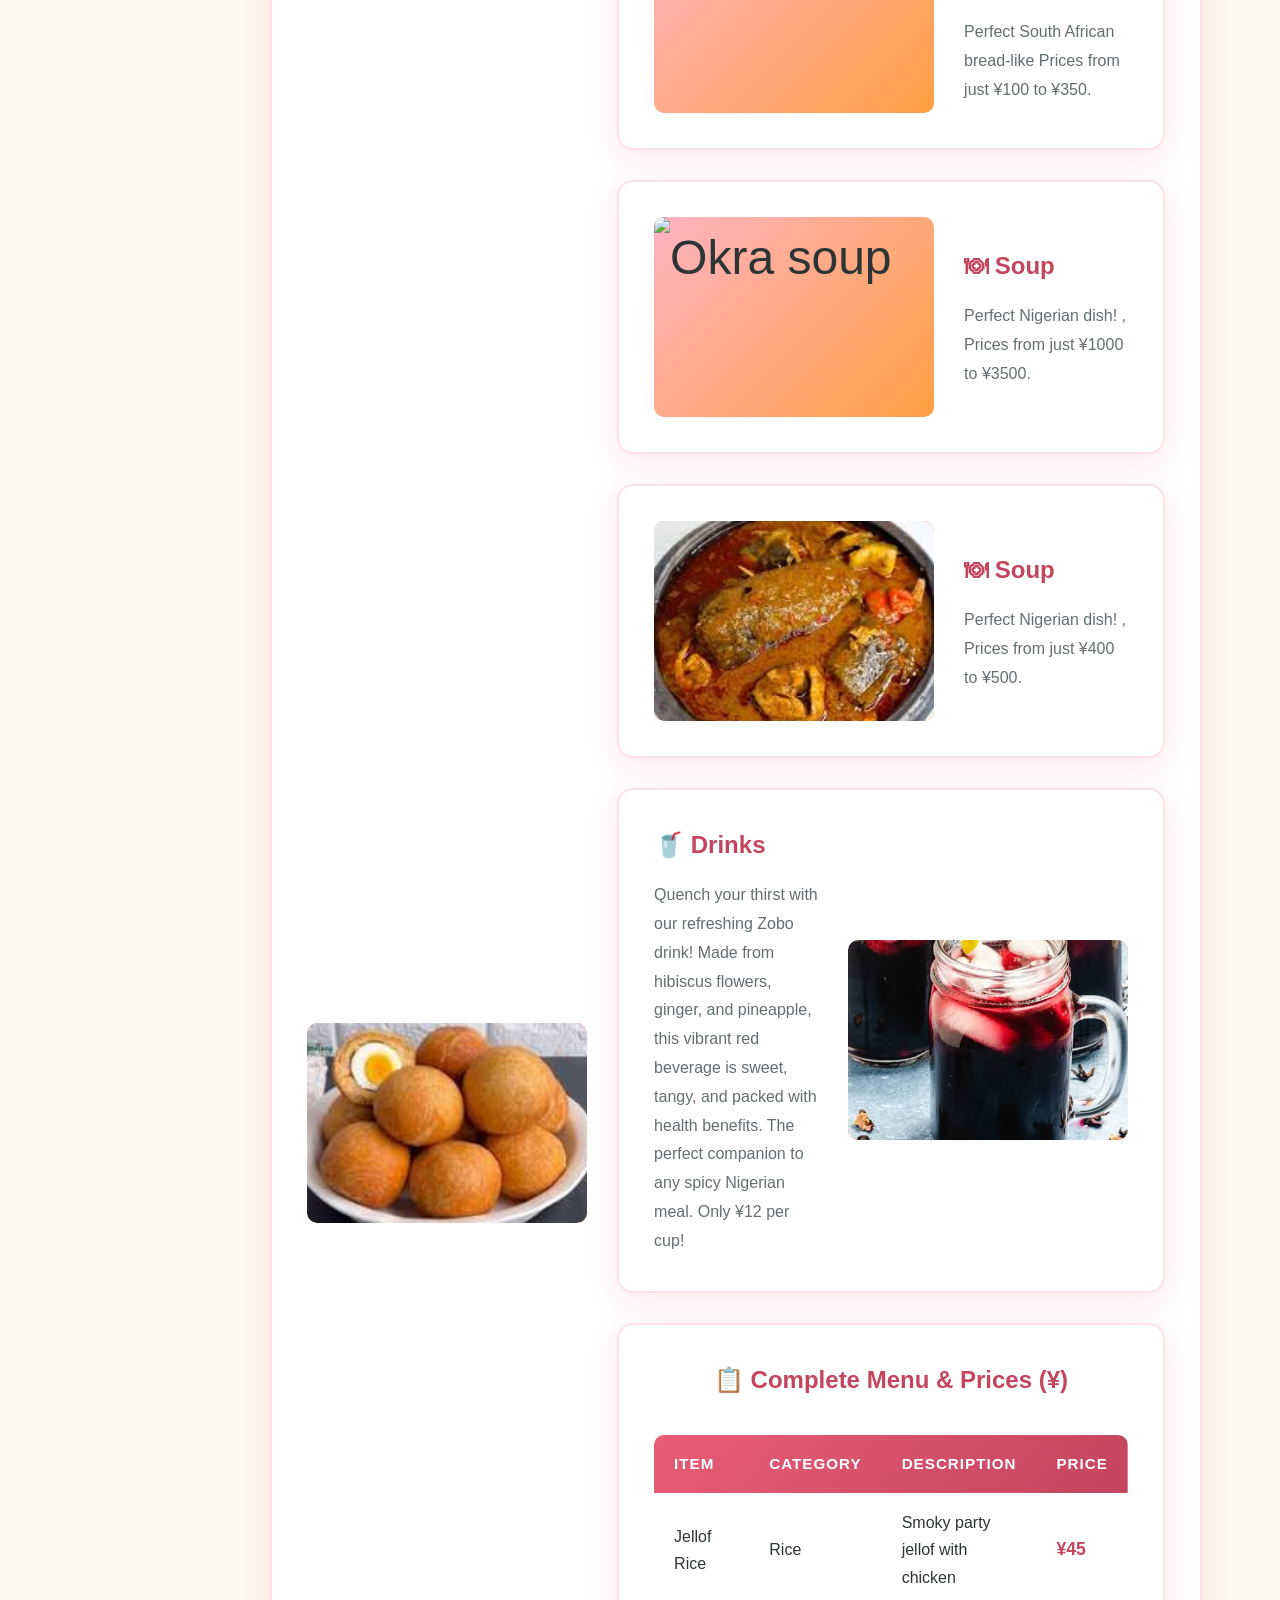
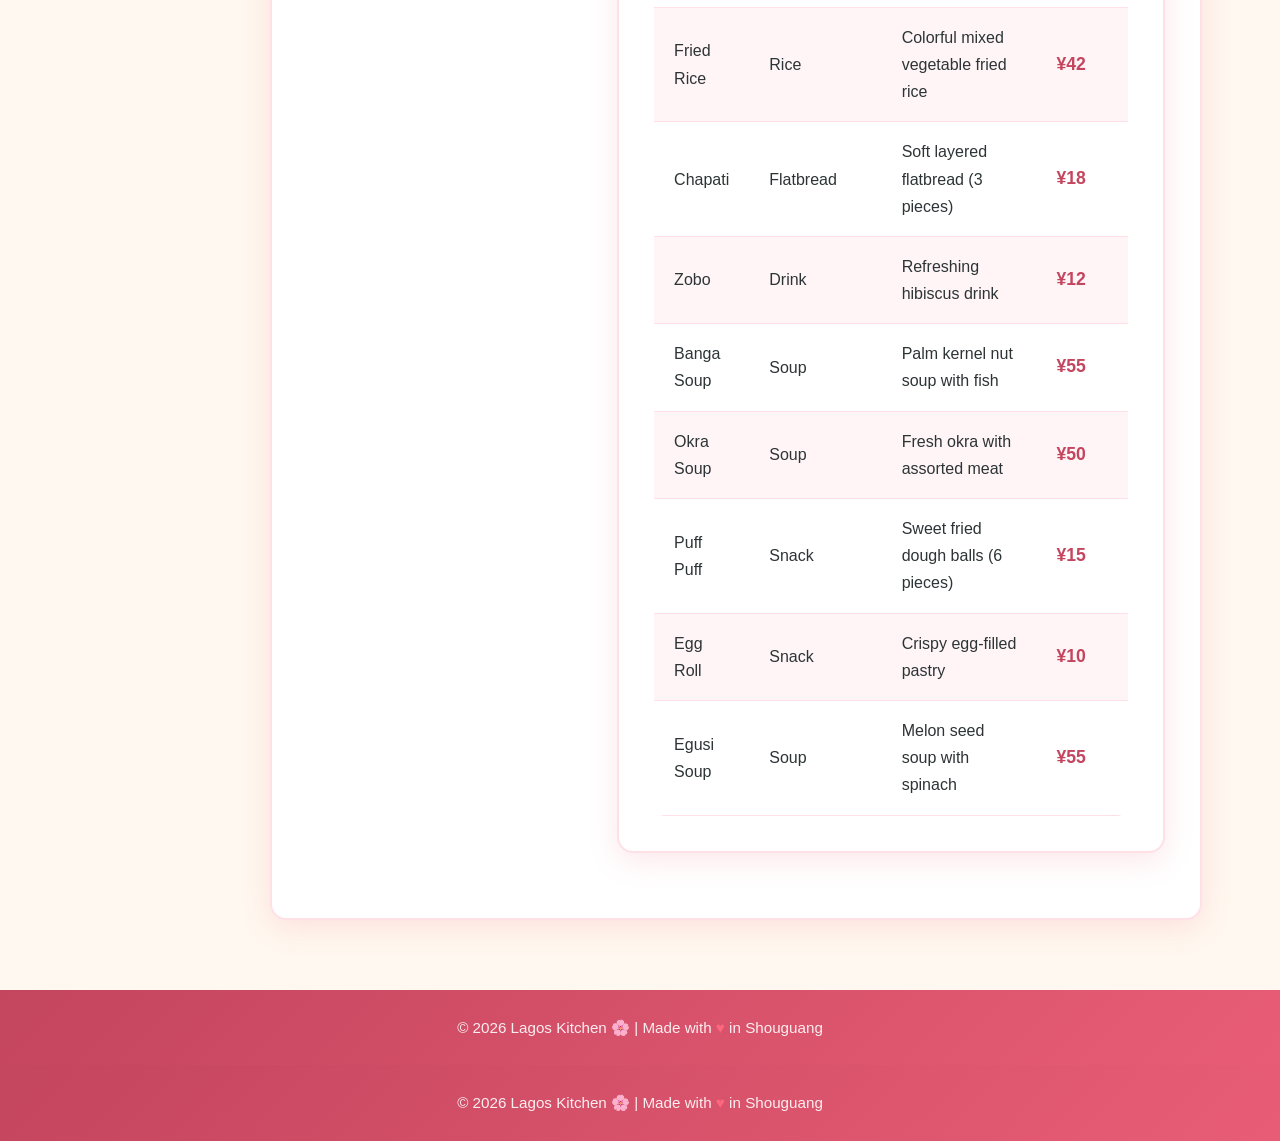
==== commit 7a55d73b: "menu.html" ====
--- a/menu.html
+++ b/menu.html
@@ -73,16 +73,6 @@
 
             <div class="content-block" id="snacks">
                 <div class="mixed-layout">
-                    <div class="image-box"><img src="shawama.jpg" alt="Shawama"></div>
-                    <div class="text">
-                        <h2>🥐 Snacks & Bites</h2>
-                        <p>Grilled chicken wrap with sauce! Prices from just ¥10 to ¥35.</p>
-                    </div>
-                </div>
-            </div>
-
-            <div class="content-block" id="snacks">
-                <div class="mixed-layout">
                     <div class="image-box"><img src="eggroll.jpg" alt="Egg Roll"></div>
                     <div class="text">
                         <h2>🥐 Snacks & Bites</h2>
@@ -143,7 +133,6 @@
                             <tr><td>Okra Soup</td><td>Soup</td><td>Fresh okra with assorted meat</td><td>¥50</td></tr>
                             <tr><td>Puff Puff</td><td>Snack</td><td>Sweet fried dough balls (6 pieces)</td><td>¥15</td></tr>
                             <tr><td>Egg Roll</td><td>Snack</td><td>Crispy egg-filled pastry</td><td>¥10</td></tr>
-                            <tr><td>Shawama</td><td>Snack</td><td>Grilled chicken wrap with sauce</td><td>¥35</td></tr>
                             <tr><td>Egusi Soup</td><td>Soup</td><td>Melon seed soup with spinach</td><td>¥55</td></tr>
                         </tbody>
                     </table>
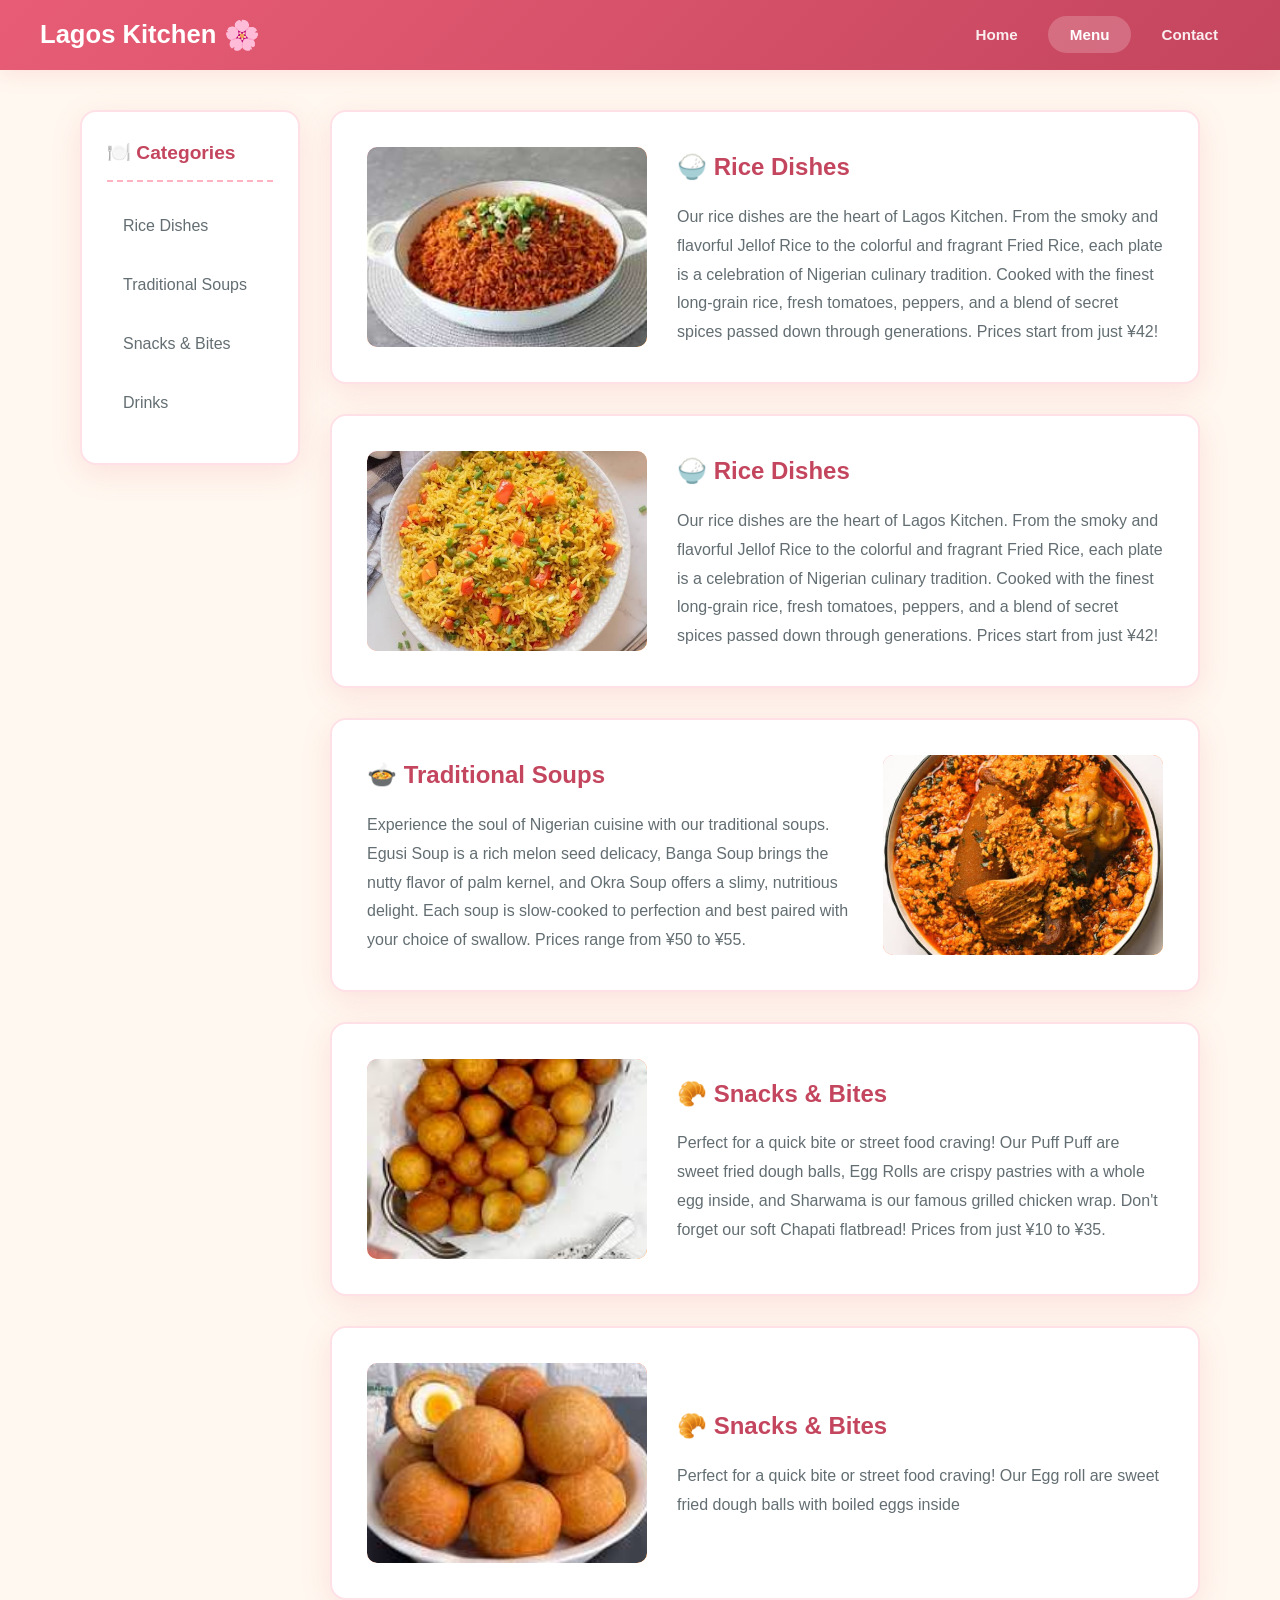
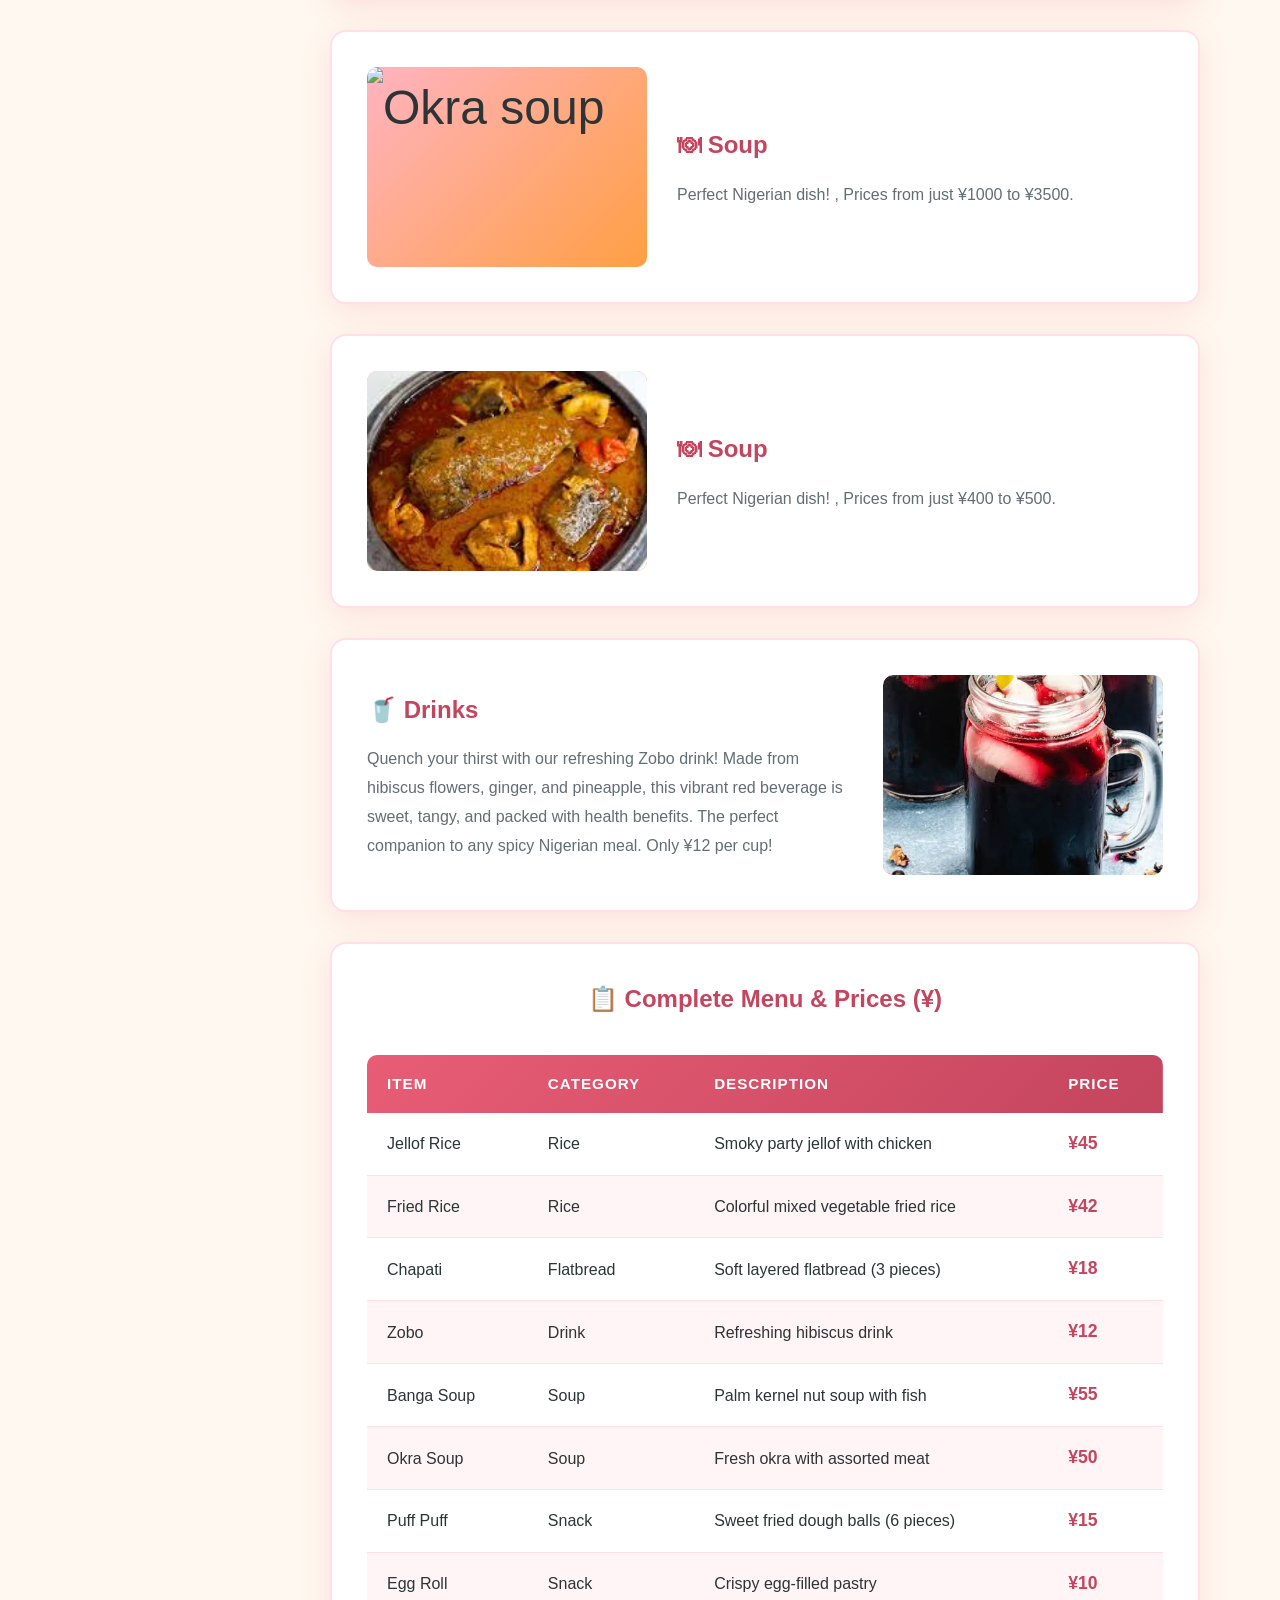
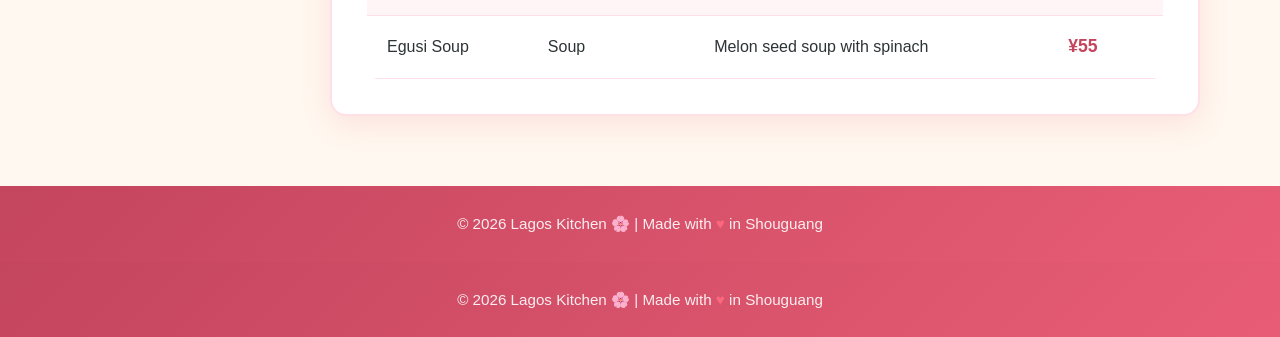
==== commit b2f6b839: "menu.html" ====
--- a/menu.html
+++ b/menu.html
@@ -33,7 +33,7 @@
         <main class="main-content">
             <div class="content-block" id="rice">
                 <div class="mixed-layout">
-                    <div class="image-box"><img src="jellof%20rice.jpg" alt="Jellof Rice"></div>
+                    <div class="image-box"><img src="jellofrice.jpg" alt="Jellof Rice"></div>
                     <div class="text">
                         <h2>🍚 Rice Dishes</h2>
                         <p>Our rice dishes are the heart of Lagos Kitchen. From the smoky and flavorful Jellof Rice to the colorful and fragrant Fried Rice, each plate is a celebration of Nigerian culinary tradition. Cooked with the finest long-grain rice, fresh tomatoes, peppers, and a blend of secret spices passed down through generations. Prices start from just ¥42!</p>
@@ -77,16 +77,9 @@
                     <div class="text">
                         <h2>🥐 Snacks & Bites</h2>
                         <p>Perfect for a quick bite or street food craving! Our Egg roll are sweet fried dough balls with boiled eggs inside</p>
-
-            <div class="content-block" id="snacks">
-                <div class="mixed-layout">
-                    <div class="image-box"><img scr="chapati.jpg" alt="Chapati"></div>
-                    <div clads="text">
-                        <h2>🥐 Snacks & Bites</h2>
-                        <p>Perfect South African bread-like Prices from just ¥100 to ¥350.</p>
-                    </div>
+                    </div>    
                 </div>
-            </div>    
+            </div>
             
             <div class="content-block" id="soups">
                 <div class="mixed-layout">
